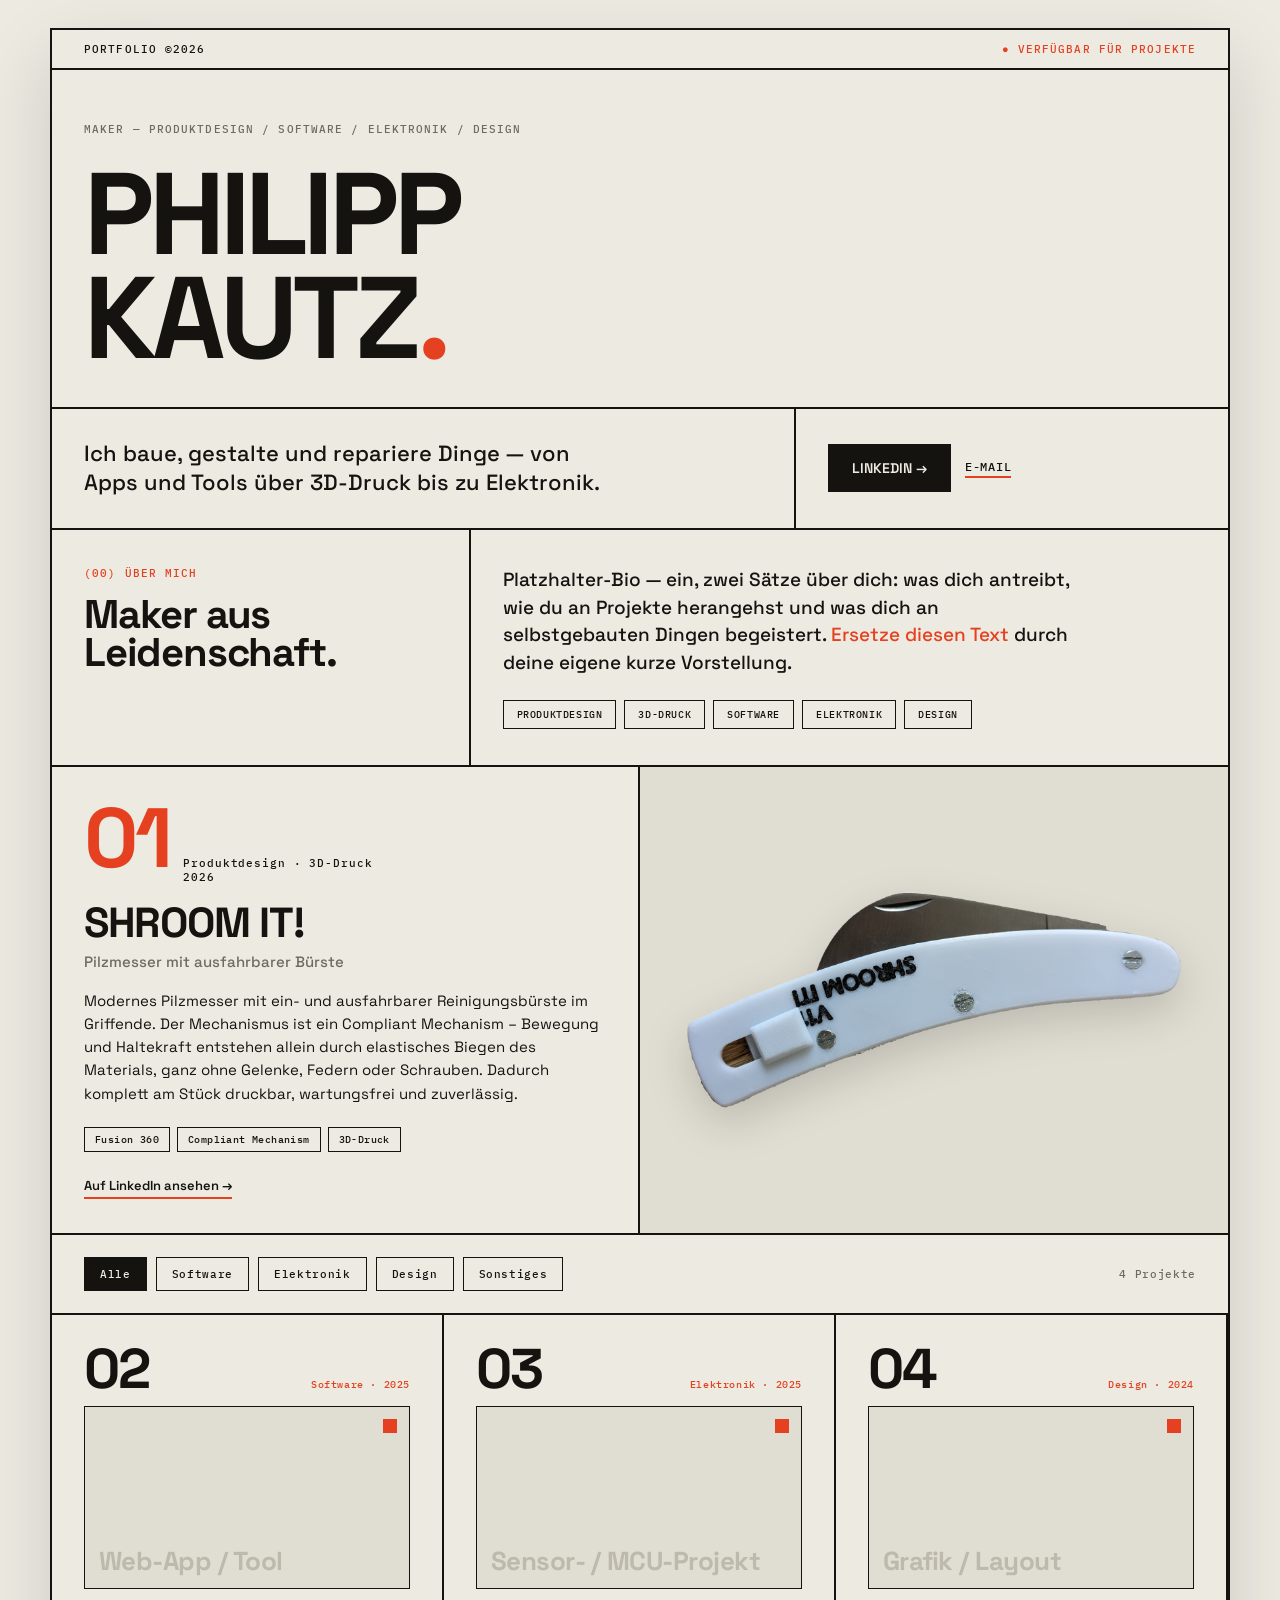
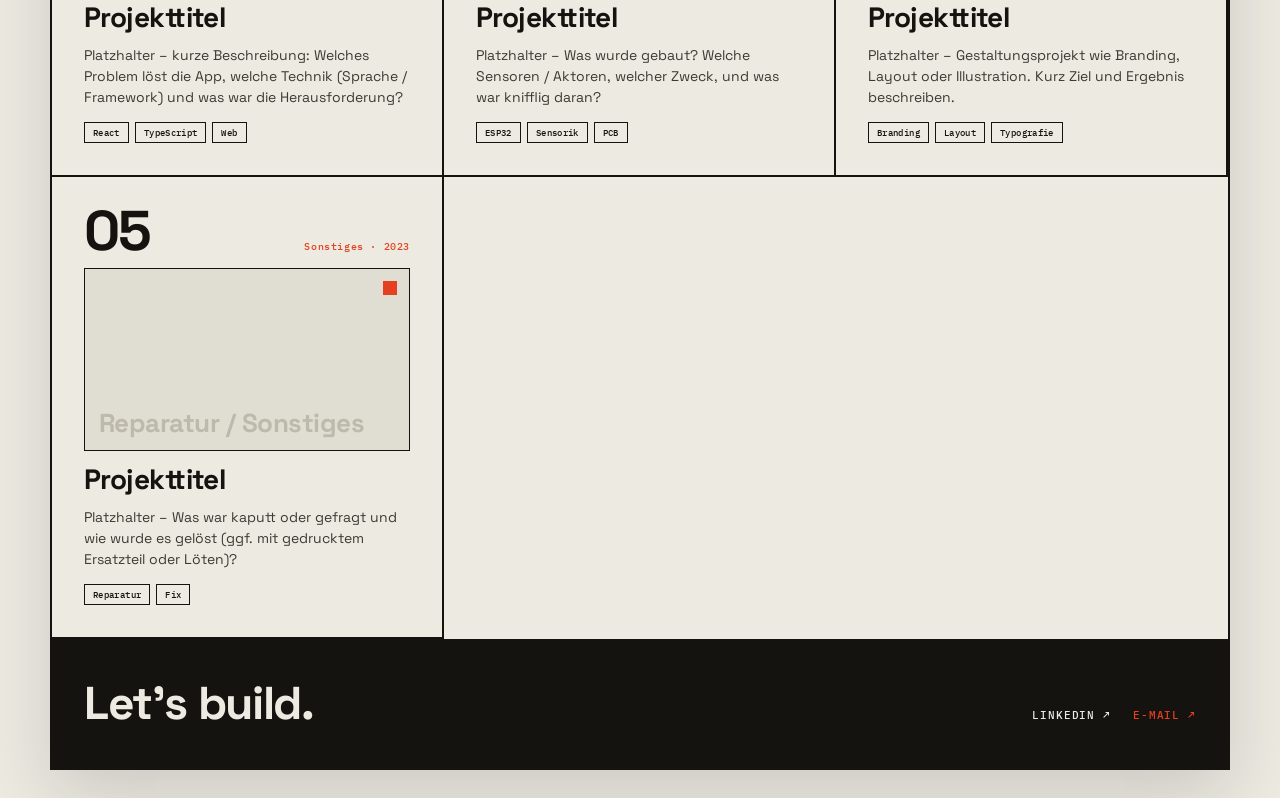
==== index.html @ f3d53071 "Add files via upload" ====
<!DOCTYPE html>
<html lang="de">
<head>
<meta charset="UTF-8">
<meta name="viewport" content="width=device-width, initial-scale=1.0">
<title>Philipp Kautz – Portfolio</title>
<meta name="description" content="Projekte von Philipp Kautz – Produktdesign, 3D-Druck, Software, Elektronik und mehr.">
<link rel="preconnect" href="https://fonts.googleapis.com">
<link rel="preconnect" href="https://fonts.gstatic.com" crossorigin>
<link href="https://fonts.googleapis.com/css2?family=IBM+Plex+Mono:wght@400;500;600&family=Space+Grotesk:wght@400;500;600;700&display=swap" rel="stylesheet">
<style>
  /* =========================================================
     FARBE ANPASSEN: einfach --red unten ändern.
     ========================================================= */
  :root{
    --red:#e5401f;      /* Akzentfarbe */
    --ink:#141310;      /* Schrift / Linien */
    --paper:#eceae1;    /* Hintergrund */
    --panel:#e0ddd2;    /* Bildflächen */
    --dim:#6f6b60;      /* gedämpfte Schrift */
    --mono:'IBM Plex Mono',ui-monospace,monospace;
    --sans:'Space Grotesk',system-ui,sans-serif;
  }
  *{box-sizing:border-box;margin:0;padding:0}
  body{background:var(--paper);color:var(--ink);font-family:var(--sans);-webkit-font-smoothing:antialiased}
  a{color:inherit}
  button{font-family:inherit}

  .frame{max-width:1180px;margin:28px auto;border:2px solid var(--ink);background:var(--paper);box-shadow:0 26px 70px rgba(0,0,0,.14)}
  .row-b{border-bottom:2px solid var(--ink)}

  .topbar{display:flex;justify-content:space-between;align-items:center;padding:12px 32px;font:500 11px var(--mono);letter-spacing:.1em}
  .topbar .avail{color:var(--red)}

  .hero{padding:52px 32px 36px}
  .hero .kicker{font:500 11px var(--mono);letter-spacing:.1em;color:var(--dim);margin-bottom:26px}
  .hero h1{font:700 clamp(52px,11vw,116px)/.9 var(--sans);letter-spacing:-.045em}
  .hero h1 .dot{color:var(--red)}

  .split{display:flex;flex-wrap:wrap}
  .split .a{flex:2 1 380px;padding:30px 32px;border-right:2px solid var(--ink)}
  .split .a p{font:500 22px/1.35 var(--sans);max-width:520px}
  .split .b{flex:1 1 250px;padding:30px 32px;display:flex;gap:14px;align-items:center;flex-wrap:wrap}
  .btn{background:var(--ink);color:var(--paper);padding:15px 24px;font:600 14px var(--sans);text-decoration:none;transition:background .15s}
  .btn:hover{background:var(--red)}
  .link-u{font:500 12px var(--mono);letter-spacing:.06em;text-decoration:none;border-bottom:2px solid var(--red);padding-bottom:2px}

  .about{display:flex;flex-wrap:wrap}
  .about .a{flex:1 1 250px;padding:36px 32px;border-right:2px solid var(--ink)}
  .about .a .lbl{font:500 11px var(--mono);letter-spacing:.1em;color:var(--red);margin-bottom:16px}
  .about .a h2{font:700 40px/.94 var(--sans);letter-spacing:-.03em}
  .about .b{flex:2 1 420px;padding:36px 32px}
  .about .b p{font:500 19px/1.45 var(--sans);max-width:580px;margin-bottom:24px}
  .about .b p .em{color:var(--red)}
  .chips{display:flex;flex-wrap:wrap;gap:8px}
  .chip{font:500 10px var(--mono);letter-spacing:.06em;padding:7px 13px;border:1.5px solid var(--ink)}

  .featured{display:flex;flex-wrap:wrap}
  .featured .txt{flex:1 1 380px;padding:38px 32px;border-right:2px solid var(--ink)}
  .featured .idx{display:flex;align-items:baseline;gap:14px;margin-bottom:18px}
  .featured .idx .n{font:700 84px/.8 var(--sans);letter-spacing:-.04em;color:var(--red)}
  .featured .idx .meta{font:500 11px var(--mono);letter-spacing:.08em}
  .featured h2{font:700 42px/.98 var(--sans);letter-spacing:-.03em;margin-bottom:8px}
  .featured .sub{font:500 15px var(--sans);color:var(--dim);margin-bottom:18px}
  .featured .desc{font:400 15px/1.55 var(--sans);margin-bottom:22px;white-space:pre-line}
  .featured .tags{display:flex;flex-wrap:wrap;gap:7px;margin-bottom:22px}
  .featured .tag{font:500 10px var(--mono);letter-spacing:.04em;padding:5px 10px;border:1.5px solid var(--ink)}
  .featured .cta{font:600 13px var(--sans);text-decoration:none;border-bottom:2px solid var(--red);padding-bottom:3px}
  .featured .img{flex:1 1 380px;background:var(--panel);display:flex;align-items:center;justify-content:center;padding:44px;min-height:340px}
  .featured .img img{width:100%;max-height:300px;object-fit:contain;filter:drop-shadow(0 16px 22px rgba(0,0,0,.16))}
  .featured .img .plabel{font:700 32px/.95 var(--sans);letter-spacing:-.02em;color:#bdb9ac;text-align:center}

  .filterbar{display:flex;gap:9px;flex-wrap:wrap;align-items:center;padding:22px 32px}
  .fbtn{font:500 11px var(--mono);letter-spacing:.06em;padding:9px 15px;border:1.5px solid var(--ink);background:transparent;color:var(--ink);cursor:pointer;transition:background .12s,color .12s}
  .fbtn:hover{background:var(--panel)}
  .fbtn.on{background:var(--ink);color:var(--paper)}
  .count{margin-left:auto;font:500 11px var(--mono);letter-spacing:.06em;color:var(--dim)}

  .grid{display:grid;grid-template-columns:repeat(auto-fill,minmax(340px,1fr))}
  .card{padding:32px;border-right:2px solid var(--ink);border-bottom:2px solid var(--ink);display:flex;flex-direction:column;gap:14px;background:var(--paper);transition:background .15s}
  .card:hover{background:#e4e1d6}
  .card .top{display:flex;align-items:baseline;justify-content:space-between}
  .card .top .n{font:700 56px/.8 var(--sans);letter-spacing:-.04em}
  .card .top .cat{font:500 10px var(--mono);letter-spacing:.06em;color:var(--red);text-align:right}
  .card .thumb{aspect-ratio:16/9;border:1.5px solid var(--ink);overflow:hidden;background:var(--panel)}
  .card .thumb img{width:100%;height:100%;object-fit:cover;display:block}
  .card .ph{aspect-ratio:16/9;background:var(--panel);border:1.5px solid var(--ink);display:flex;flex-direction:column;justify-content:flex-end;padding:14px;position:relative}
  .card .ph .sq{position:absolute;top:12px;right:12px;width:14px;height:14px;background:var(--red)}
  .card .ph .plabel{font:700 26px/.95 var(--sans);letter-spacing:-.02em;color:#bdb9ac}
  .card h3{font:700 28px/1 var(--sans);letter-spacing:-.02em}
  .card .cdesc{font:400 14px/1.5 var(--sans);color:#3d3a33;flex:1;white-space:pre-line}
  .card .ctags{display:flex;flex-wrap:wrap;gap:6px}
  .card .ctag{font:500 9px var(--mono);letter-spacing:.04em;padding:4px 8px;border:1px solid var(--ink)}
  .card .clink{font:600 12px var(--sans);text-decoration:none;border-bottom:2px solid var(--red);padding-bottom:2px;align-self:flex-start}

  .notice{padding:40px 32px;font:500 13px/1.6 var(--mono);color:var(--dim)}
  .notice code{background:var(--panel);padding:2px 6px}

  footer{background:var(--ink);color:var(--paper);padding:44px 32px;display:flex;justify-content:space-between;align-items:baseline;flex-wrap:wrap;gap:20px}
  footer .big{font:700 46px/.9 var(--sans);letter-spacing:-.03em}
  footer .flinks{display:flex;gap:22px;font:500 11px var(--mono);letter-spacing:.08em}
  footer a{text-decoration:none}
  footer .flinks a:last-child{color:var(--red)}
</style>
</head>
<body>

<div class="frame">

  <div class="topbar row-b">
    <span>PORTFOLIO ©2026</span>
    <span class="avail">● VERFÜGBAR FÜR PROJEKTE</span>
  </div>

  <!-- HERO – Name & Untertitel hier anpassen -->
  <div class="hero row-b">
    <div class="kicker">MAKER — PRODUKTDESIGN / SOFTWARE / ELEKTRONIK / DESIGN</div>
    <h1>PHILIPP<br>KAUTZ<span class="dot">.</span></h1>
  </div>

  <div class="split row-b">
    <div class="a"><p>Ich baue, gestalte und repariere Dinge — von Apps und Tools über 3D-Druck bis zu Elektronik.</p></div>
    <div class="b">
      <a class="btn" href="https://www.linkedin.com/" target="_blank" rel="noopener">LINKEDIN →</a>
      <a class="link-u" href="mailto:philippkautz@gmail.com">E-MAIL</a>
    </div>
  </div>

  <!-- ÜBER MICH – Bio-Text hier anpassen -->
  <div class="about row-b">
    <div class="a">
      <div class="lbl">(00) ÜBER MICH</div>
      <h2>Maker aus<br>Leidenschaft.</h2>
    </div>
    <div class="b">
      <p>Platzhalter-Bio — ein, zwei Sätze über dich: was dich antreibt, wie du an Projekte herangehst und was dich an selbstgebauten Dingen begeistert. <span class="em">Ersetze diesen Text</span> durch deine eigene kurze Vorstellung.</p>
      <div class="chips">
        <span class="chip">PRODUKTDESIGN</span>
        <span class="chip">3D-DRUCK</span>
        <span class="chip">SOFTWARE</span>
        <span class="chip">ELEKTRONIK</span>
        <span class="chip">DESIGN</span>
      </div>
    </div>
  </div>

  <!-- AUSGEWÄHLTES PROJEKT (Fallstudie) – wird automatisch aus den Ordnern befüllt -->
  <div class="featured row-b" id="featured"></div>

  <!-- FILTER – entsteht automatisch aus den Kategorien -->
  <div class="filterbar row-b" id="filterbar"></div>

  <!-- PROJEKT-RASTER – wird automatisch aus den Ordnern befüllt -->
  <div class="grid" id="grid"></div>

  <footer>
    <span class="big">Let's build.</span>
    <div class="flinks">
      <a href="https://www.linkedin.com/" target="_blank" rel="noopener">LINKEDIN ↗</a>
      <a href="mailto:philippkautz@gmail.com">E-MAIL ↗</a>
    </div>
  </footer>

</div>

<script>
/* =============================================================
   PROJEKTE PFLEGST DU IN ORDNERN – NICHT MEHR HIER.
   -------------------------------------------------------------
   Jedes Projekt hat einen Ordner unter "projekte/", darin eine
   "projekt.txt" (Titel, Kategorie, Beschreibung ...) und die Bilder.

   Neues Projekt:
     1. Ordner "projekte/_Vorlage" kopieren, z.B. zu "projekte/Projekt_6".
     2. Bilder hineinlegen und "projekt.txt" ausfüllen.
     3. Ordnernamen in "projekte/liste.txt" ergänzen.

   Der Code unten muss normalerweise nicht angefasst werden.
   ============================================================= */

function esc(s){return String(s==null?"":s).replace(/[&<>"']/g,c=>({"&":"&amp;","<":"&lt;",">":"&gt;",'"':"&quot;","'":"&#39;"}[c]));}

// Wandelt den Inhalt einer projekt.txt in ein Projekt-Objekt um.
function parseProjekt(text, folder){
  const lines = text.split(/\r?\n/);
  const p = { folder, tags: [], images: [] };
  let desc = null;
  for(const line of lines){
    if(desc !== null){ desc.push(line); continue; }
    if(/^\s*#/.test(line) || line.trim() === "") continue;
    const m = line.match(/^\s*([\wäöüÄÖÜ]+)\s*:\s*(.*)$/);
    if(!m) continue;
    const key = m[1].toLowerCase();
    const val = m[2].trim();
    if(key === "titel") p.title = val;
    else if(key === "untertitel") p.subtitle = val;
    else if(key === "kategorie" || key === "kategorien") p.category = val;
    else if(key === "jahr") p.year = val;
    else if(key === "tags") p.tags = val.split(",").map(s => s.trim()).filter(Boolean);
    else if(key === "link") p.link = val;
    else if(key === "linktext") p.linkText = val;
    else if(key === "nummer" || key === "num") p.num = val;
    else if(key === "featured") p.featured = /^(ja|yes|true|1)$/i.test(val);
    else if(key === "bild" || key === "bilder") p.images = val.split(",").map(s => s.trim()).filter(Boolean).map(b => "projekte/" + folder + "/" + b);
    else if(key === "beschreibung") desc = [val];
  }
  if(desc !== null) p.desc = desc.join("\n").trim();
  p.image = p.images[0] || "";
  return p;
}

const featuredEl = document.getElementById('featured');
const filterbar  = document.getElementById('filterbar');
const grid       = document.getElementById('grid');

let ALL = [], GRID = [], active = "Alle";

function renderFeatured(p){
  if(!p){ featuredEl.style.display = "none"; return; }
  const tags = (p.tags||[]).map(t => `<span class="tag">${esc(t)}</span>`).join("");
  const cta = p.link ? `<a class="cta" href="${esc(p.link)}" target="_blank" rel="noopener">${esc(p.linkText||"Ansehen")} →</a>` : "";
  const img = p.image
    ? `<img src="${esc(p.image)}" alt="${esc(p.title)}">`
    : `<span class="plabel">${esc(p.subtitle||p.title)}</span>`;
  featuredEl.innerHTML = `
    <div class="txt">
      <div class="idx"><span class="n">${esc(p.num||"01")}</span><span class="meta">${esc(p.category)}<br>${esc(p.year||"")}</span></div>
      <h2>${esc(p.title)}</h2>
      <div class="sub">${esc(p.subtitle||"")}</div>
      <p class="desc">${esc(p.desc||"")}</p>
      <div class="tags">${tags}</div>
      ${cta}
    </div>
    <div class="img">${img}</div>`;
}

function currentList(){
  return active === "Alle" ? GRID : GRID.filter(p => p.category === active);
}

function renderFilters(){
  const cats = ["Alle", ...Array.from(new Set(GRID.map(p => p.category)))];
  filterbar.innerHTML = "";
  cats.forEach(cat => {
    const b = document.createElement('button');
    b.className = 'fbtn' + (cat === active ? ' on' : '');
    b.textContent = cat;
    b.onclick = () => { active = cat; renderFilters(); renderGrid(); };
    filterbar.appendChild(b);
  });
  const n = currentList().length;
  const c = document.createElement('span');
  c.className = 'count';
  c.textContent = n + (n === 1 ? " Projekt" : " Projekte");
  filterbar.appendChild(c);
}

function renderGrid(){
  grid.innerHTML = currentList().map(p => {
    const thumb = p.image
      ? `<div class="thumb"><img src="${esc(p.image)}" alt="${esc(p.title)}" loading="lazy"></div>`
      : `<div class="ph"><span class="sq"></span><span class="plabel">${esc(p.subtitle||p.title)}</span></div>`;
    const tags = (p.tags||[]).map(t => `<span class="ctag">${esc(t)}</span>`).join("");
    const link = p.link ? `<a class="clink" href="${esc(p.link)}" target="_blank" rel="noopener">${esc(p.linkText||"Ansehen")} →</a>` : "";
    return `
      <article class="card">
        <div class="top"><span class="n">${esc(p.num||"")}</span><span class="cat">${esc(p.category)} · ${esc(p.year||"")}</span></div>
        ${thumb}
        <h3>${esc(p.title)}</h3>
        <p class="cdesc">${esc(p.desc||"")}</p>
        <div class="ctags">${tags}</div>
        ${link}
      </article>`;
  }).join("");
}

function boot(projects){
  // Automatische Nummerierung in Listen-Reihenfolge (01, 02, ...)
  projects.forEach((p, i) => { if(!p.num) p.num = String(i+1).padStart(2, "0"); });
  ALL = projects;
  const featured = projects.find(p => p.featured) || projects[0];
  GRID = projects.filter(p => p !== featured);
  renderFeatured(featured);
  renderFilters();
  renderGrid();
}

async function load(){
  try{
    const listeTxt = await fetch("projekte/liste.txt").then(r => { if(!r.ok) throw 0; return r.text(); });
    const folders = listeTxt.split(/\r?\n/).map(s => s.trim()).filter(s => s && !s.startsWith("#"));
    const projects = [];
    for(const f of folders){
      try{
        const txt = await fetch("projekte/" + f + "/projekt.txt").then(r => { if(!r.ok) throw 0; return r.text(); });
        const p = parseProjekt(txt, f);
        if(p.title) projects.push(p);
      }catch(e){ console.warn("Ordner konnte nicht gelesen werden:", f); }
    }
    if(!projects.length) throw 0;
    boot(projects);
  }catch(e){
    featuredEl.style.display = "none";
    filterbar.style.display = "none";
    grid.innerHTML = '<div class="notice">Die Projekte konnten nicht geladen werden.<br><br>Das ist normal, wenn die Seite per <b>Doppelklick</b> (file://) geöffnet wird – der Browser darf dann keine Ordner-Dateien lesen.<br><br>Öffne die Seite über <b>GitHub Pages</b> oder einen kleinen lokalen Server, z.&nbsp;B. im Ordner <code>site/</code>:<br><br><code>python -m http.server</code><br><br>und dann <code>http://localhost:8000</code> aufrufen.</div>';
  }
}

load();
</script>
</body>
</html>
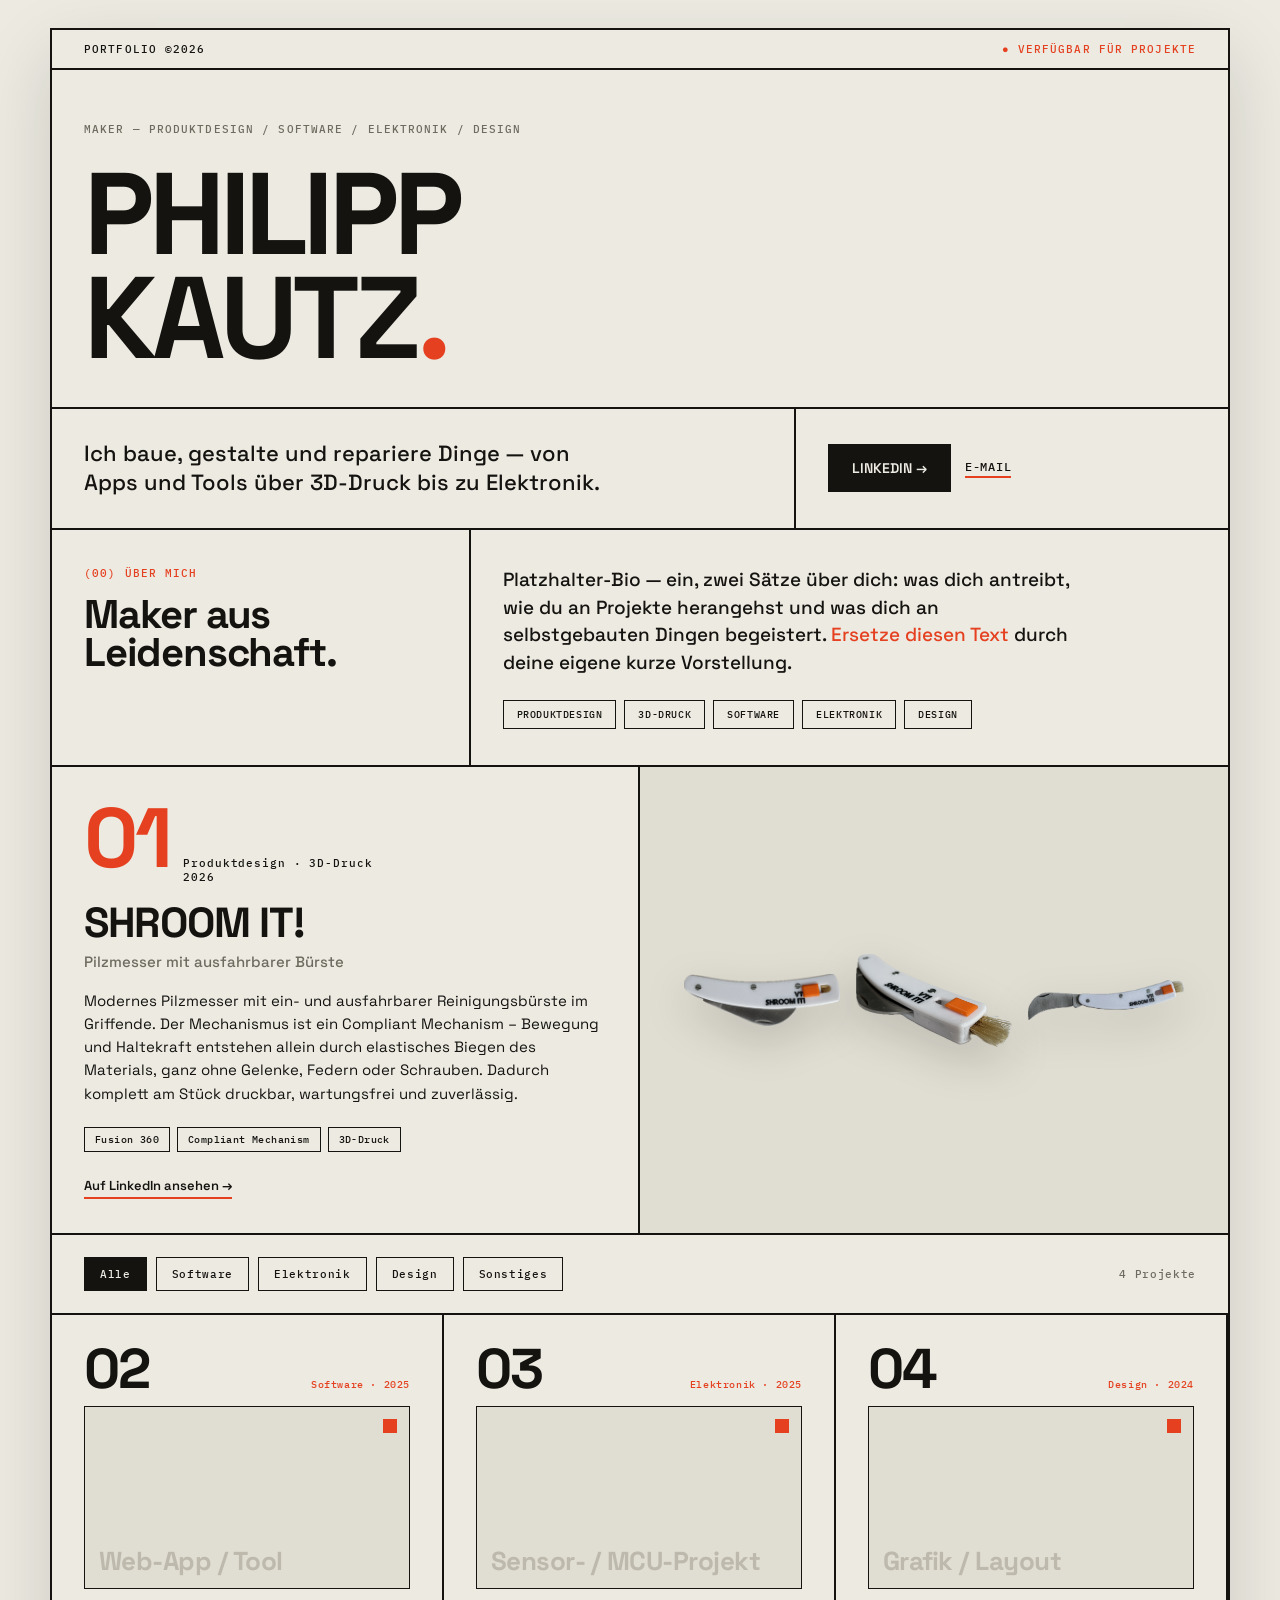
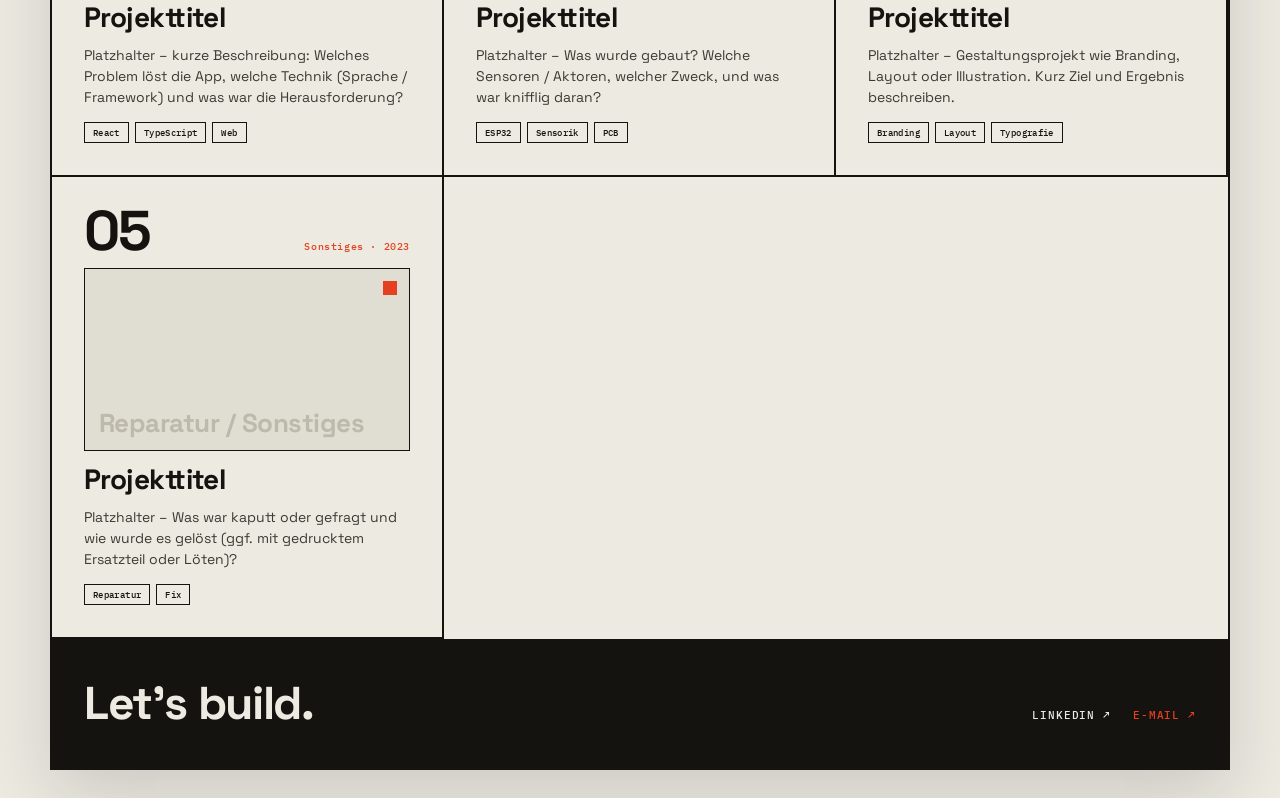
==== commit d8ce418b: "Zeige alle Projektbilder statt nur des ersten (Karten + Featured-Block)" ====
--- a/index.html
+++ b/index.html
@@ -66,8 +66,8 @@
   .featured .tags{display:flex;flex-wrap:wrap;gap:7px;margin-bottom:22px}
   .featured .tag{font:500 10px var(--mono);letter-spacing:.04em;padding:5px 10px;border:1.5px solid var(--ink)}
   .featured .cta{font:600 13px var(--sans);text-decoration:none;border-bottom:2px solid var(--red);padding-bottom:3px}
-  .featured .img{flex:1 1 380px;background:var(--panel);display:flex;align-items:center;justify-content:center;padding:44px;min-height:340px}
-  .featured .img img{width:100%;max-height:300px;object-fit:contain;filter:drop-shadow(0 16px 22px rgba(0,0,0,.16))}
+  .featured .img{flex:1 1 380px;background:var(--panel);display:flex;align-items:center;justify-content:center;gap:16px;flex-wrap:wrap;padding:44px;min-height:340px}
+  .featured .img img{flex:1 1 0;min-width:110px;max-width:100%;max-height:280px;object-fit:contain;filter:drop-shadow(0 16px 22px rgba(0,0,0,.16))}
   .featured .img .plabel{font:700 32px/.95 var(--sans);letter-spacing:-.02em;color:#bdb9ac;text-align:center}
 
   .filterbar{display:flex;gap:9px;flex-wrap:wrap;align-items:center;padding:22px 32px}
@@ -82,8 +82,8 @@
   .card .top{display:flex;align-items:baseline;justify-content:space-between}
   .card .top .n{font:700 56px/.8 var(--sans);letter-spacing:-.04em}
   .card .top .cat{font:500 10px var(--mono);letter-spacing:.06em;color:var(--red);text-align:right}
-  .card .thumb{aspect-ratio:16/9;border:1.5px solid var(--ink);overflow:hidden;background:var(--panel)}
-  .card .thumb img{width:100%;height:100%;object-fit:cover;display:block}
+  .card .thumb{aspect-ratio:16/9;border:1.5px solid var(--ink);overflow:hidden;background:var(--panel);display:flex;gap:2px}
+  .card .thumb img{flex:1 1 0;min-width:0;width:100%;height:100%;object-fit:cover;display:block}
   .card .ph{aspect-ratio:16/9;background:var(--panel);border:1.5px solid var(--ink);display:flex;flex-direction:column;justify-content:flex-end;padding:14px;position:relative}
   .card .ph .sq{position:absolute;top:12px;right:12px;width:14px;height:14px;background:var(--red)}
   .card .ph .plabel{font:700 26px/.95 var(--sans);letter-spacing:-.02em;color:#bdb9ac}
@@ -219,8 +219,8 @@
   if(!p){ featuredEl.style.display = "none"; return; }
   const tags = (p.tags||[]).map(t => `<span class="tag">${esc(t)}</span>`).join("");
   const cta = p.link ? `<a class="cta" href="${esc(p.link)}" target="_blank" rel="noopener">${esc(p.linkText||"Ansehen")} →</a>` : "";
-  const img = p.image
-    ? `<img src="${esc(p.image)}" alt="${esc(p.title)}">`
+  const img = (p.images && p.images.length)
+    ? p.images.map(src => `<img src="${esc(src)}" alt="${esc(p.title)}">`).join("")
     : `<span class="plabel">${esc(p.subtitle||p.title)}</span>`;
   featuredEl.innerHTML = `
     <div class="txt">
@@ -257,8 +257,8 @@
 
 function renderGrid(){
   grid.innerHTML = currentList().map(p => {
-    const thumb = p.image
-      ? `<div class="thumb"><img src="${esc(p.image)}" alt="${esc(p.title)}" loading="lazy"></div>`
+    const thumb = (p.images && p.images.length)
+      ? `<div class="thumb">${p.images.map(src => `<img src="${esc(src)}" alt="${esc(p.title)}" loading="lazy">`).join("")}</div>`
       : `<div class="ph"><span class="sq"></span><span class="plabel">${esc(p.subtitle||p.title)}</span></div>`;
     const tags = (p.tags||[]).map(t => `<span class="ctag">${esc(t)}</span>`).join("");
     const link = p.link ? `<a class="clink" href="${esc(p.link)}" target="_blank" rel="noopener">${esc(p.linkText||"Ansehen")} →</a>` : "";
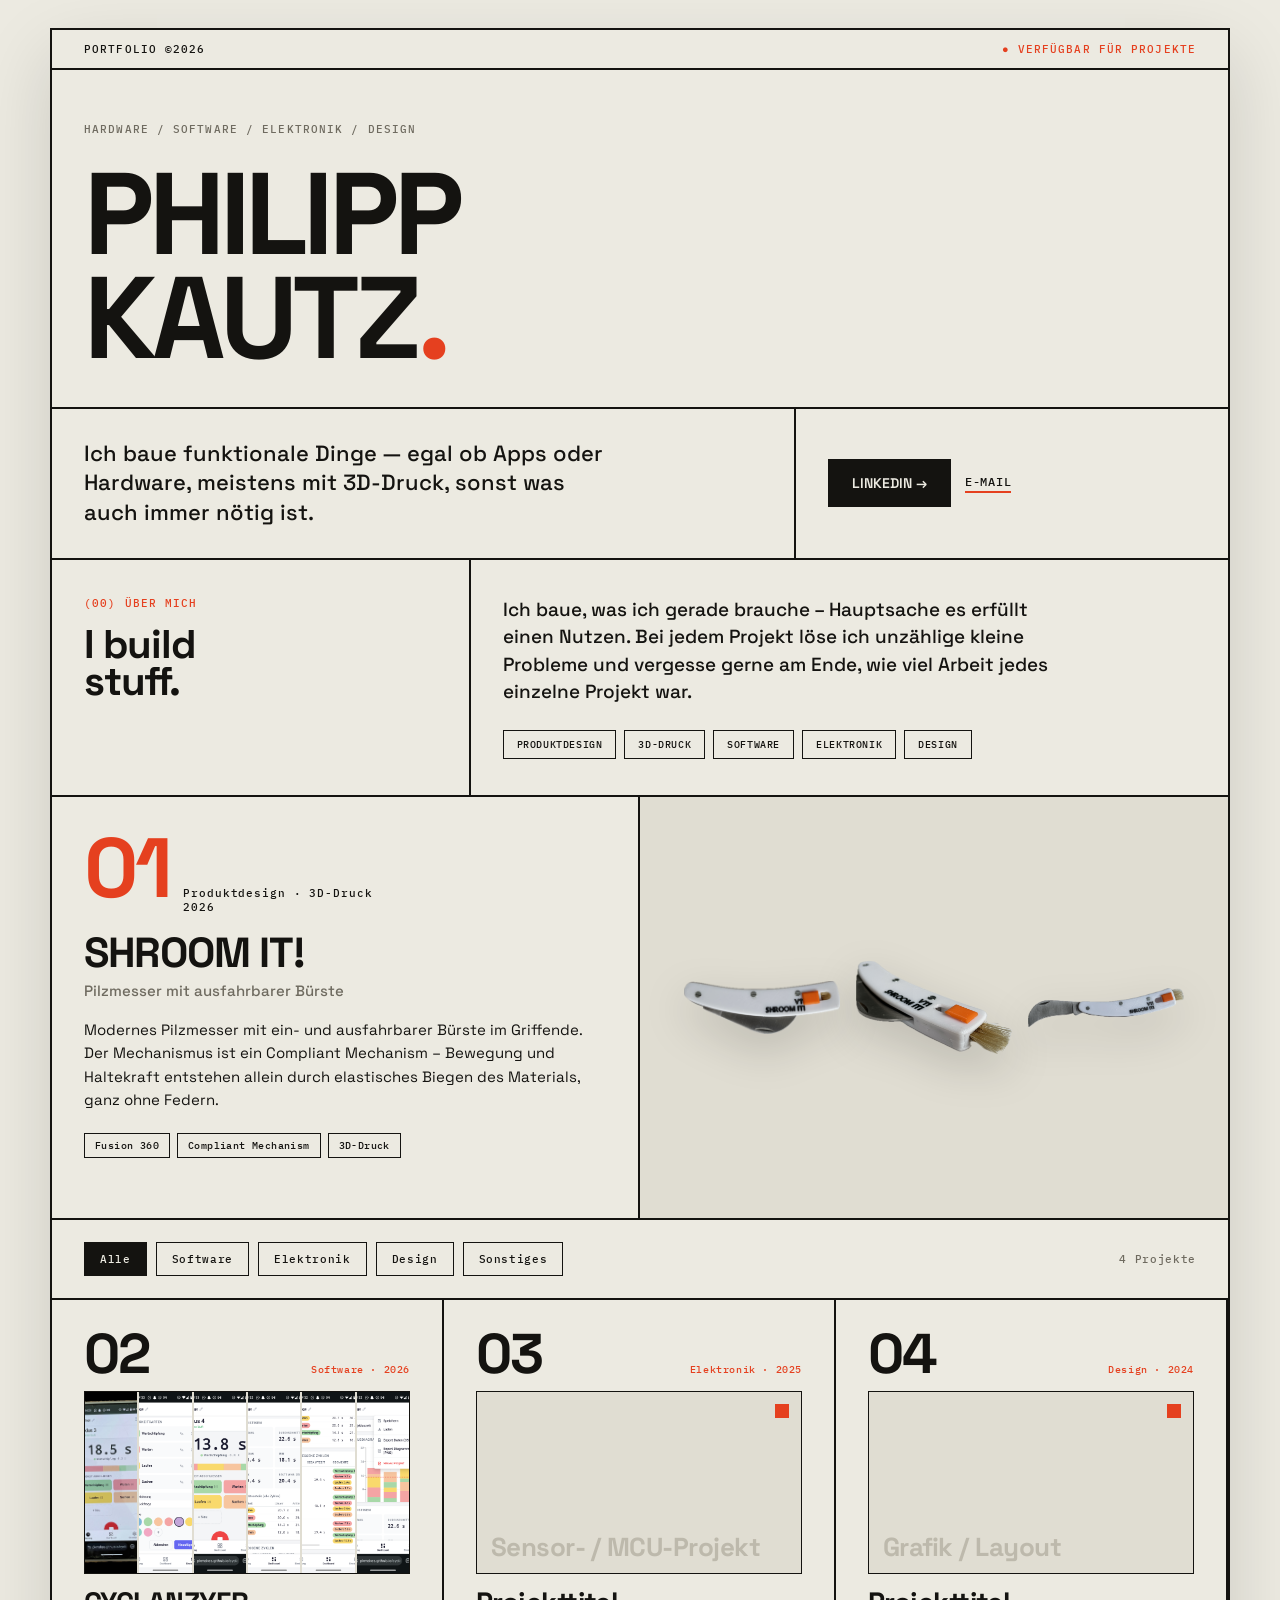
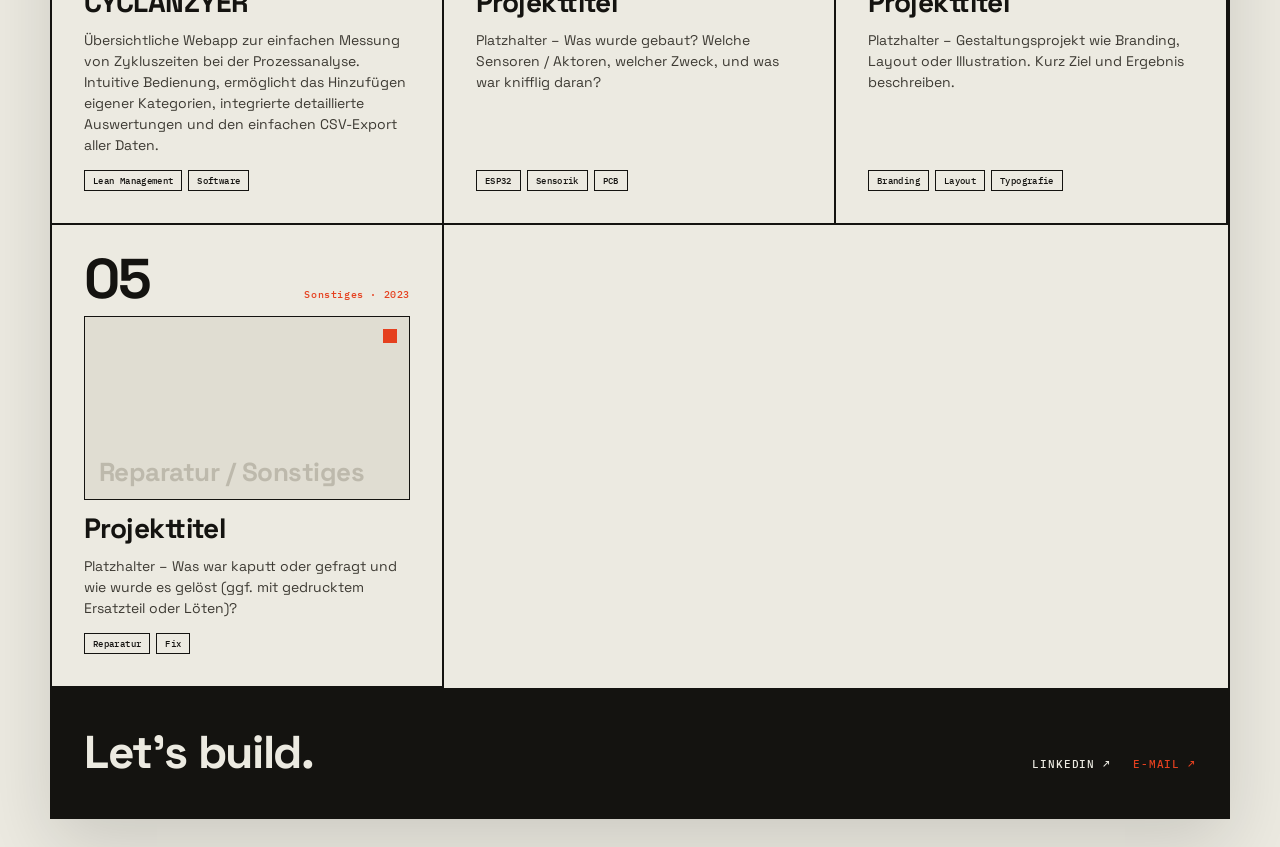
==== commit fcd49281: "Neue Hero-/About-Texte, Projekt_1 gekürzt, Projekt_2 CYCLANZYER hinzugefügt (Bild komprimiert 13MB->" ====
--- a/index.html
+++ b/index.html
@@ -114,12 +114,12 @@
 
   <!-- HERO – Name & Untertitel hier anpassen -->
   <div class="hero row-b">
-    <div class="kicker">MAKER — PRODUKTDESIGN / SOFTWARE / ELEKTRONIK / DESIGN</div>
+    <div class="kicker">HARDWARE / SOFTWARE / ELEKTRONIK / DESIGN</div>
     <h1>PHILIPP<br>KAUTZ<span class="dot">.</span></h1>
   </div>
 
   <div class="split row-b">
-    <div class="a"><p>Ich baue, gestalte und repariere Dinge — von Apps und Tools über 3D-Druck bis zu Elektronik.</p></div>
+    <div class="a"><p>Ich baue funktionale Dinge — egal ob Apps oder Hardware, meistens mit 3D-Druck, sonst was auch immer nötig ist.</p></div>
     <div class="b">
       <a class="btn" href="https://www.linkedin.com/" target="_blank" rel="noopener">LINKEDIN →</a>
       <a class="link-u" href="mailto:philippkautz@gmail.com">E-MAIL</a>
@@ -130,10 +130,10 @@
   <div class="about row-b">
     <div class="a">
       <div class="lbl">(00) ÜBER MICH</div>
-      <h2>Maker aus<br>Leidenschaft.</h2>
+      <h2>I build<br>stuff.</h2>
     </div>
     <div class="b">
-      <p>Platzhalter-Bio — ein, zwei Sätze über dich: was dich antreibt, wie du an Projekte herangehst und was dich an selbstgebauten Dingen begeistert. <span class="em">Ersetze diesen Text</span> durch deine eigene kurze Vorstellung.</p>
+      <p>Ich baue, was ich gerade brauche – Hauptsache es erfüllt einen Nutzen. Bei jedem Projekt löse ich unzählige kleine Probleme und vergesse gerne am Ende, wie viel Arbeit jedes einzelne Projekt war.</p>
       <div class="chips">
         <span class="chip">PRODUKTDESIGN</span>
         <span class="chip">3D-DRUCK</span>
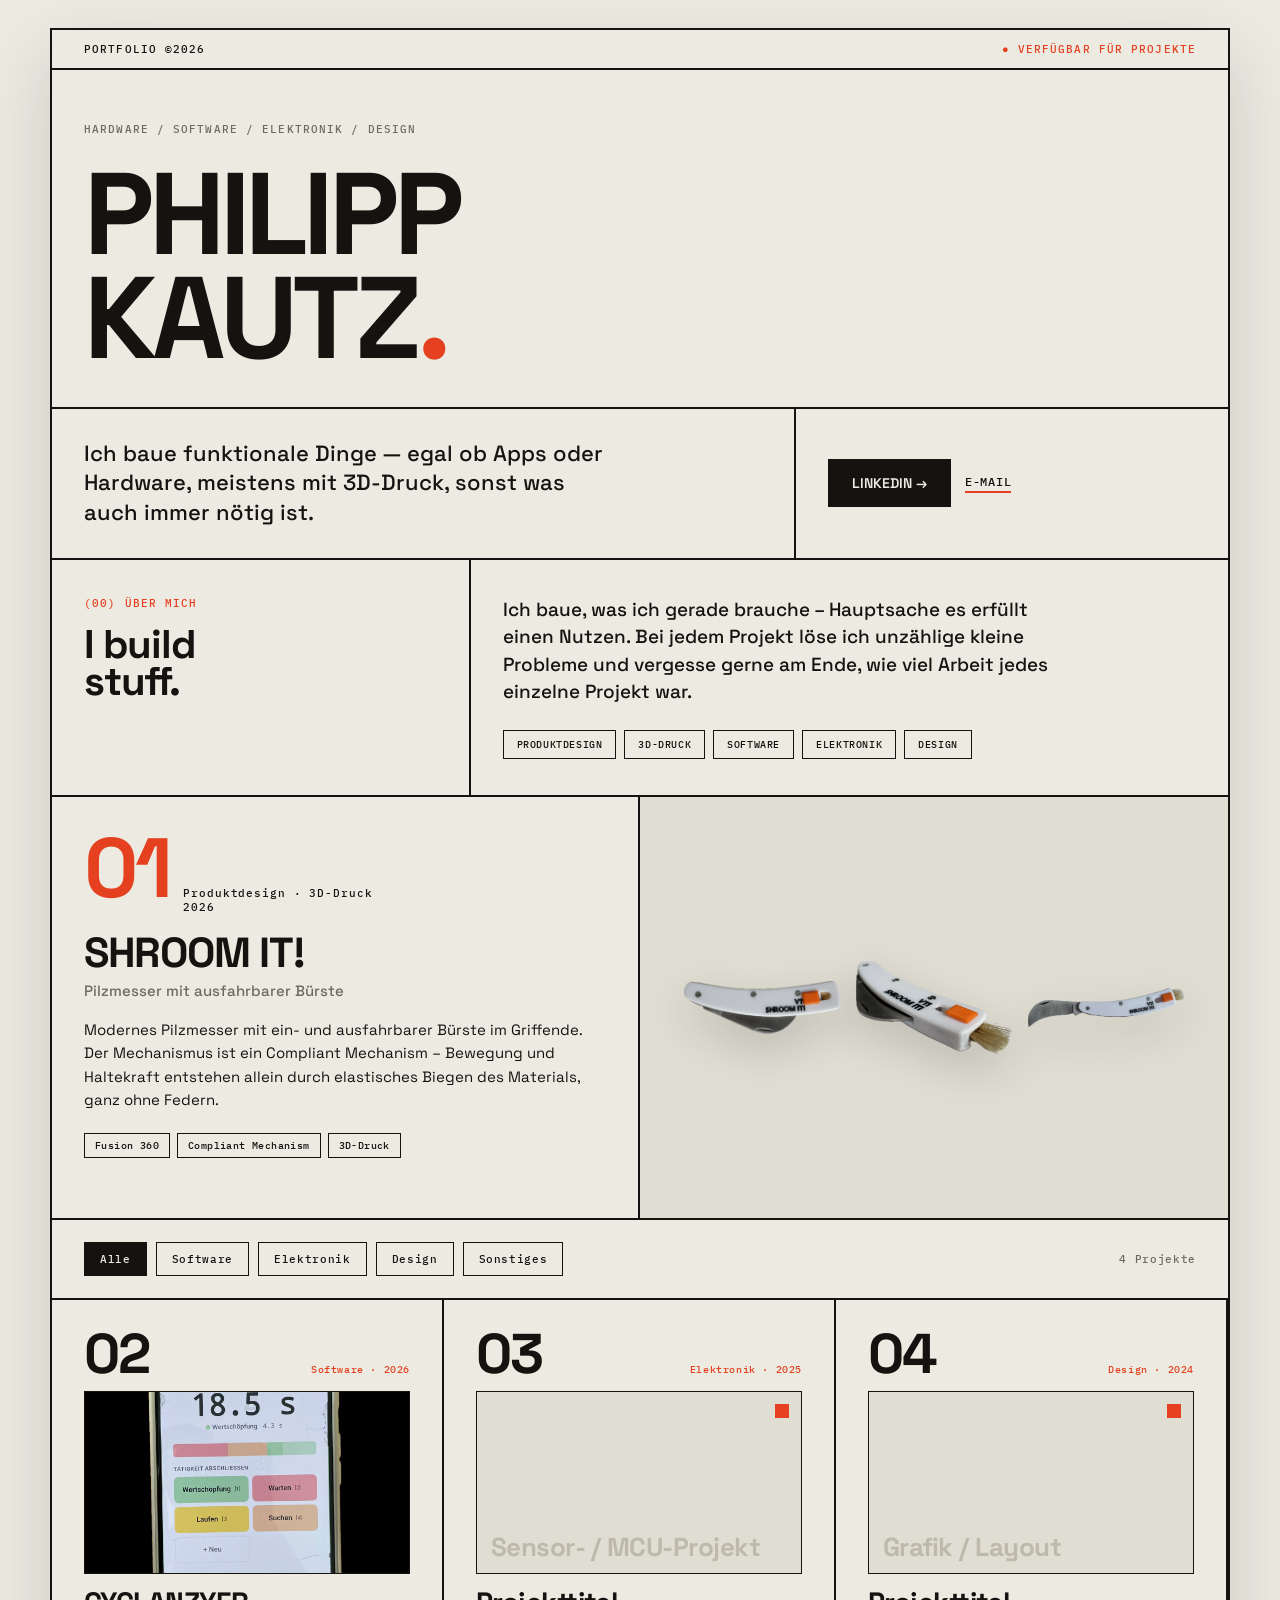
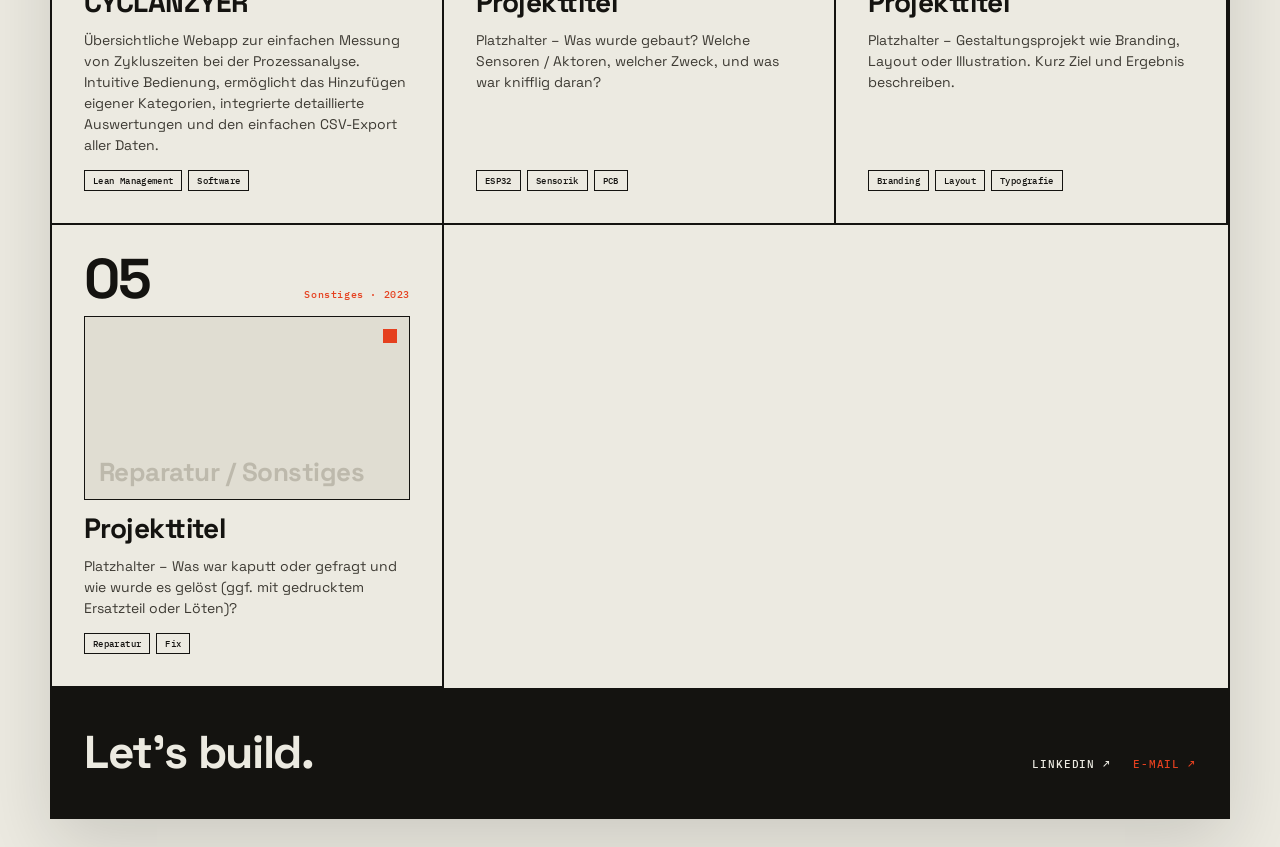
==== commit a6345b98: "Projekt-Detailseiten: Kacheln zeigen nur noch 1 Bild und verlinken auf projekt.html?p=<Ordner> mit v" ====
--- a/index.html
+++ b/index.html
@@ -8,100 +8,7 @@
 <link rel="preconnect" href="https://fonts.googleapis.com">
 <link rel="preconnect" href="https://fonts.gstatic.com" crossorigin>
 <link href="https://fonts.googleapis.com/css2?family=IBM+Plex+Mono:wght@400;500;600&family=Space+Grotesk:wght@400;500;600;700&display=swap" rel="stylesheet">
-<style>
-  /* =========================================================
-     FARBE ANPASSEN: einfach --red unten ändern.
-     ========================================================= */
-  :root{
-    --red:#e5401f;      /* Akzentfarbe */
-    --ink:#141310;      /* Schrift / Linien */
-    --paper:#eceae1;    /* Hintergrund */
-    --panel:#e0ddd2;    /* Bildflächen */
-    --dim:#6f6b60;      /* gedämpfte Schrift */
-    --mono:'IBM Plex Mono',ui-monospace,monospace;
-    --sans:'Space Grotesk',system-ui,sans-serif;
-  }
-  *{box-sizing:border-box;margin:0;padding:0}
-  body{background:var(--paper);color:var(--ink);font-family:var(--sans);-webkit-font-smoothing:antialiased}
-  a{color:inherit}
-  button{font-family:inherit}
-
-  .frame{max-width:1180px;margin:28px auto;border:2px solid var(--ink);background:var(--paper);box-shadow:0 26px 70px rgba(0,0,0,.14)}
-  .row-b{border-bottom:2px solid var(--ink)}
-
-  .topbar{display:flex;justify-content:space-between;align-items:center;padding:12px 32px;font:500 11px var(--mono);letter-spacing:.1em}
-  .topbar .avail{color:var(--red)}
-
-  .hero{padding:52px 32px 36px}
-  .hero .kicker{font:500 11px var(--mono);letter-spacing:.1em;color:var(--dim);margin-bottom:26px}
-  .hero h1{font:700 clamp(52px,11vw,116px)/.9 var(--sans);letter-spacing:-.045em}
-  .hero h1 .dot{color:var(--red)}
-
-  .split{display:flex;flex-wrap:wrap}
-  .split .a{flex:2 1 380px;padding:30px 32px;border-right:2px solid var(--ink)}
-  .split .a p{font:500 22px/1.35 var(--sans);max-width:520px}
-  .split .b{flex:1 1 250px;padding:30px 32px;display:flex;gap:14px;align-items:center;flex-wrap:wrap}
-  .btn{background:var(--ink);color:var(--paper);padding:15px 24px;font:600 14px var(--sans);text-decoration:none;transition:background .15s}
-  .btn:hover{background:var(--red)}
-  .link-u{font:500 12px var(--mono);letter-spacing:.06em;text-decoration:none;border-bottom:2px solid var(--red);padding-bottom:2px}
-
-  .about{display:flex;flex-wrap:wrap}
-  .about .a{flex:1 1 250px;padding:36px 32px;border-right:2px solid var(--ink)}
-  .about .a .lbl{font:500 11px var(--mono);letter-spacing:.1em;color:var(--red);margin-bottom:16px}
-  .about .a h2{font:700 40px/.94 var(--sans);letter-spacing:-.03em}
-  .about .b{flex:2 1 420px;padding:36px 32px}
-  .about .b p{font:500 19px/1.45 var(--sans);max-width:580px;margin-bottom:24px}
-  .about .b p .em{color:var(--red)}
-  .chips{display:flex;flex-wrap:wrap;gap:8px}
-  .chip{font:500 10px var(--mono);letter-spacing:.06em;padding:7px 13px;border:1.5px solid var(--ink)}
-
-  .featured{display:flex;flex-wrap:wrap}
-  .featured .txt{flex:1 1 380px;padding:38px 32px;border-right:2px solid var(--ink)}
-  .featured .idx{display:flex;align-items:baseline;gap:14px;margin-bottom:18px}
-  .featured .idx .n{font:700 84px/.8 var(--sans);letter-spacing:-.04em;color:var(--red)}
-  .featured .idx .meta{font:500 11px var(--mono);letter-spacing:.08em}
-  .featured h2{font:700 42px/.98 var(--sans);letter-spacing:-.03em;margin-bottom:8px}
-  .featured .sub{font:500 15px var(--sans);color:var(--dim);margin-bottom:18px}
-  .featured .desc{font:400 15px/1.55 var(--sans);margin-bottom:22px;white-space:pre-line}
-  .featured .tags{display:flex;flex-wrap:wrap;gap:7px;margin-bottom:22px}
-  .featured .tag{font:500 10px var(--mono);letter-spacing:.04em;padding:5px 10px;border:1.5px solid var(--ink)}
-  .featured .cta{font:600 13px var(--sans);text-decoration:none;border-bottom:2px solid var(--red);padding-bottom:3px}
-  .featured .img{flex:1 1 380px;background:var(--panel);display:flex;align-items:center;justify-content:center;gap:16px;flex-wrap:wrap;padding:44px;min-height:340px}
-  .featured .img img{flex:1 1 0;min-width:110px;max-width:100%;max-height:280px;object-fit:contain;filter:drop-shadow(0 16px 22px rgba(0,0,0,.16))}
-  .featured .img .plabel{font:700 32px/.95 var(--sans);letter-spacing:-.02em;color:#bdb9ac;text-align:center}
-
-  .filterbar{display:flex;gap:9px;flex-wrap:wrap;align-items:center;padding:22px 32px}
-  .fbtn{font:500 11px var(--mono);letter-spacing:.06em;padding:9px 15px;border:1.5px solid var(--ink);background:transparent;color:var(--ink);cursor:pointer;transition:background .12s,color .12s}
-  .fbtn:hover{background:var(--panel)}
-  .fbtn.on{background:var(--ink);color:var(--paper)}
-  .count{margin-left:auto;font:500 11px var(--mono);letter-spacing:.06em;color:var(--dim)}
-
-  .grid{display:grid;grid-template-columns:repeat(auto-fill,minmax(340px,1fr))}
-  .card{padding:32px;border-right:2px solid var(--ink);border-bottom:2px solid var(--ink);display:flex;flex-direction:column;gap:14px;background:var(--paper);transition:background .15s}
-  .card:hover{background:#e4e1d6}
-  .card .top{display:flex;align-items:baseline;justify-content:space-between}
-  .card .top .n{font:700 56px/.8 var(--sans);letter-spacing:-.04em}
-  .card .top .cat{font:500 10px var(--mono);letter-spacing:.06em;color:var(--red);text-align:right}
-  .card .thumb{aspect-ratio:16/9;border:1.5px solid var(--ink);overflow:hidden;background:var(--panel);display:flex;gap:2px}
-  .card .thumb img{flex:1 1 0;min-width:0;width:100%;height:100%;object-fit:cover;display:block}
-  .card .ph{aspect-ratio:16/9;background:var(--panel);border:1.5px solid var(--ink);display:flex;flex-direction:column;justify-content:flex-end;padding:14px;position:relative}
-  .card .ph .sq{position:absolute;top:12px;right:12px;width:14px;height:14px;background:var(--red)}
-  .card .ph .plabel{font:700 26px/.95 var(--sans);letter-spacing:-.02em;color:#bdb9ac}
-  .card h3{font:700 28px/1 var(--sans);letter-spacing:-.02em}
-  .card .cdesc{font:400 14px/1.5 var(--sans);color:#3d3a33;flex:1;white-space:pre-line}
-  .card .ctags{display:flex;flex-wrap:wrap;gap:6px}
-  .card .ctag{font:500 9px var(--mono);letter-spacing:.04em;padding:4px 8px;border:1px solid var(--ink)}
-  .card .clink{font:600 12px var(--sans);text-decoration:none;border-bottom:2px solid var(--red);padding-bottom:2px;align-self:flex-start}
-
-  .notice{padding:40px 32px;font:500 13px/1.6 var(--mono);color:var(--dim)}
-  .notice code{background:var(--panel);padding:2px 6px}
-
-  footer{background:var(--ink);color:var(--paper);padding:44px 32px;display:flex;justify-content:space-between;align-items:baseline;flex-wrap:wrap;gap:20px}
-  footer .big{font:700 46px/.9 var(--sans);letter-spacing:-.03em}
-  footer .flinks{display:flex;gap:22px;font:500 11px var(--mono);letter-spacing:.08em}
-  footer a{text-decoration:none}
-  footer .flinks a:last-child{color:var(--red)}
-</style>
+<link rel="stylesheet" href="style.css">
 </head>
 <body>
 
@@ -163,6 +70,7 @@
 
 </div>
 
+<script src="common.js"></script>
 <script>
 /* =============================================================
    PROJEKTE PFLEGST DU IN ORDNERN – NICHT MEHR HIER.
@@ -175,39 +83,10 @@
      2. Bilder hineinlegen und "projekt.txt" ausfüllen.
      3. Ordnernamen in "projekte/liste.txt" ergänzen.
 
-   Der Code unten muss normalerweise nicht angefasst werden.
+   esc() und parseProjekt() stehen in "common.js" (wird von dieser
+   Seite und von projekt.html benutzt). Der Code unten muss
+   normalerweise nicht angefasst werden.
    ============================================================= */
-
-function esc(s){return String(s==null?"":s).replace(/[&<>"']/g,c=>({"&":"&amp;","<":"&lt;",">":"&gt;",'"':"&quot;","'":"&#39;"}[c]));}
-
-// Wandelt den Inhalt einer projekt.txt in ein Projekt-Objekt um.
-function parseProjekt(text, folder){
-  const lines = text.split(/\r?\n/);
-  const p = { folder, tags: [], images: [] };
-  let desc = null;
-  for(const line of lines){
-    if(desc !== null){ desc.push(line); continue; }
-    if(/^\s*#/.test(line) || line.trim() === "") continue;
-    const m = line.match(/^\s*([\wäöüÄÖÜ]+)\s*:\s*(.*)$/);
-    if(!m) continue;
-    const key = m[1].toLowerCase();
-    const val = m[2].trim();
-    if(key === "titel") p.title = val;
-    else if(key === "untertitel") p.subtitle = val;
-    else if(key === "kategorie" || key === "kategorien") p.category = val;
-    else if(key === "jahr") p.year = val;
-    else if(key === "tags") p.tags = val.split(",").map(s => s.trim()).filter(Boolean);
-    else if(key === "link") p.link = val;
-    else if(key === "linktext") p.linkText = val;
-    else if(key === "nummer" || key === "num") p.num = val;
-    else if(key === "featured") p.featured = /^(ja|yes|true|1)$/i.test(val);
-    else if(key === "bild" || key === "bilder") p.images = val.split(",").map(s => s.trim()).filter(Boolean).map(b => "projekte/" + folder + "/" + b);
-    else if(key === "beschreibung") desc = [val];
-  }
-  if(desc !== null) p.desc = desc.join("\n").trim();
-  p.image = p.images[0] || "";
-  return p;
-}
 
 const featuredEl = document.getElementById('featured');
 const filterbar  = document.getElementById('filterbar');
@@ -257,26 +136,22 @@
 
 function renderGrid(){
   grid.innerHTML = currentList().map(p => {
-    const thumb = (p.images && p.images.length)
-      ? `<div class="thumb">${p.images.map(src => `<img src="${esc(src)}" alt="${esc(p.title)}" loading="lazy">`).join("")}</div>`
+    const thumb = p.image
+      ? `<div class="thumb"><img src="${esc(p.image)}" alt="${esc(p.title)}" loading="lazy"></div>`
       : `<div class="ph"><span class="sq"></span><span class="plabel">${esc(p.subtitle||p.title)}</span></div>`;
     const tags = (p.tags||[]).map(t => `<span class="ctag">${esc(t)}</span>`).join("");
-    const link = p.link ? `<a class="clink" href="${esc(p.link)}" target="_blank" rel="noopener">${esc(p.linkText||"Ansehen")} →</a>` : "";
     return `
-      <article class="card">
+      <a class="card" href="projekt.html?p=${encodeURIComponent(p.folder)}">
         <div class="top"><span class="n">${esc(p.num||"")}</span><span class="cat">${esc(p.category)} · ${esc(p.year||"")}</span></div>
         ${thumb}
         <h3>${esc(p.title)}</h3>
         <p class="cdesc">${esc(p.desc||"")}</p>
         <div class="ctags">${tags}</div>
-        ${link}
-      </article>`;
+      </a>`;
   }).join("");
 }
 
 function boot(projects){
-  // Automatische Nummerierung in Listen-Reihenfolge (01, 02, ...)
-  projects.forEach((p, i) => { if(!p.num) p.num = String(i+1).padStart(2, "0"); });
   ALL = projects;
   const featured = projects.find(p => p.featured) || projects[0];
   GRID = projects.filter(p => p !== featured);
@@ -287,16 +162,7 @@
 
 async function load(){
   try{
-    const listeTxt = await fetch("projekte/liste.txt").then(r => { if(!r.ok) throw 0; return r.text(); });
-    const folders = listeTxt.split(/\r?\n/).map(s => s.trim()).filter(s => s && !s.startsWith("#"));
-    const projects = [];
-    for(const f of folders){
-      try{
-        const txt = await fetch("projekte/" + f + "/projekt.txt").then(r => { if(!r.ok) throw 0; return r.text(); });
-        const p = parseProjekt(txt, f);
-        if(p.title) projects.push(p);
-      }catch(e){ console.warn("Ordner konnte nicht gelesen werden:", f); }
-    }
+    const projects = await loadAllProjects();
     if(!projects.length) throw 0;
     boot(projects);
   }catch(e){
--- a/style.css
+++ b/style.css
@@ -0,0 +1,108 @@
+/* =========================================================
+   FARBE ANPASSEN: einfach --red unten ändern.
+   Diese Datei wird von index.html UND projekt.html eingebunden.
+   ========================================================= */
+:root{
+  --red:#e5401f;      /* Akzentfarbe */
+  --ink:#141310;      /* Schrift / Linien */
+  --paper:#eceae1;    /* Hintergrund */
+  --panel:#e0ddd2;    /* Bildflächen */
+  --dim:#6f6b60;      /* gedämpfte Schrift */
+  --mono:'IBM Plex Mono',ui-monospace,monospace;
+  --sans:'Space Grotesk',system-ui,sans-serif;
+}
+*{box-sizing:border-box;margin:0;padding:0}
+body{background:var(--paper);color:var(--ink);font-family:var(--sans);-webkit-font-smoothing:antialiased}
+a{color:inherit}
+button{font-family:inherit}
+
+.frame{max-width:1180px;margin:28px auto;border:2px solid var(--ink);background:var(--paper);box-shadow:0 26px 70px rgba(0,0,0,.14)}
+.row-b{border-bottom:2px solid var(--ink)}
+
+.topbar{display:flex;justify-content:space-between;align-items:center;padding:12px 32px;font:500 11px var(--mono);letter-spacing:.1em}
+.topbar .avail{color:var(--red)}
+.topbar .back{text-decoration:none}
+.topbar .back:hover{color:var(--red)}
+
+.hero{padding:52px 32px 36px}
+.hero .kicker{font:500 11px var(--mono);letter-spacing:.1em;color:var(--dim);margin-bottom:26px}
+.hero h1{font:700 clamp(52px,11vw,116px)/.9 var(--sans);letter-spacing:-.045em}
+.hero h1 .dot{color:var(--red)}
+
+.split{display:flex;flex-wrap:wrap}
+.split .a{flex:2 1 380px;padding:30px 32px;border-right:2px solid var(--ink)}
+.split .a p{font:500 22px/1.35 var(--sans);max-width:520px}
+.split .b{flex:1 1 250px;padding:30px 32px;display:flex;gap:14px;align-items:center;flex-wrap:wrap}
+.btn{background:var(--ink);color:var(--paper);padding:15px 24px;font:600 14px var(--sans);text-decoration:none;transition:background .15s}
+.btn:hover{background:var(--red)}
+.link-u{font:500 12px var(--mono);letter-spacing:.06em;text-decoration:none;border-bottom:2px solid var(--red);padding-bottom:2px}
+
+.about{display:flex;flex-wrap:wrap}
+.about .a{flex:1 1 250px;padding:36px 32px;border-right:2px solid var(--ink)}
+.about .a .lbl{font:500 11px var(--mono);letter-spacing:.1em;color:var(--red);margin-bottom:16px}
+.about .a h2{font:700 40px/.94 var(--sans);letter-spacing:-.03em}
+.about .b{flex:2 1 420px;padding:36px 32px}
+.about .b p{font:500 19px/1.45 var(--sans);max-width:580px;margin-bottom:24px}
+.about .b p .em{color:var(--red)}
+.chips{display:flex;flex-wrap:wrap;gap:8px}
+.chip{font:500 10px var(--mono);letter-spacing:.06em;padding:7px 13px;border:1.5px solid var(--ink)}
+
+.featured{display:flex;flex-wrap:wrap}
+.featured .txt{flex:1 1 380px;padding:38px 32px;border-right:2px solid var(--ink)}
+.featured .idx{display:flex;align-items:baseline;gap:14px;margin-bottom:18px}
+.featured .idx .n{font:700 84px/.8 var(--sans);letter-spacing:-.04em;color:var(--red)}
+.featured .idx .meta{font:500 11px var(--mono);letter-spacing:.08em}
+.featured h2{font:700 42px/.98 var(--sans);letter-spacing:-.03em;margin-bottom:8px}
+.featured .sub{font:500 15px var(--sans);color:var(--dim);margin-bottom:18px}
+.featured .desc{font:400 15px/1.55 var(--sans);margin-bottom:22px;white-space:pre-line}
+.featured .tags{display:flex;flex-wrap:wrap;gap:7px;margin-bottom:22px}
+.featured .tag{font:500 10px var(--mono);letter-spacing:.04em;padding:5px 10px;border:1.5px solid var(--ink)}
+.featured .cta{font:600 13px var(--sans);text-decoration:none;border-bottom:2px solid var(--red);padding-bottom:3px}
+.featured .img{flex:1 1 380px;background:var(--panel);display:flex;align-items:center;justify-content:center;gap:16px;flex-wrap:wrap;padding:44px;min-height:340px}
+.featured .img img{flex:1 1 0;min-width:110px;max-width:100%;max-height:280px;object-fit:contain;filter:drop-shadow(0 16px 22px rgba(0,0,0,.16))}
+.featured .img .plabel{font:700 32px/.95 var(--sans);letter-spacing:-.02em;color:#bdb9ac;text-align:center}
+
+.filterbar{display:flex;gap:9px;flex-wrap:wrap;align-items:center;padding:22px 32px}
+.fbtn{font:500 11px var(--mono);letter-spacing:.06em;padding:9px 15px;border:1.5px solid var(--ink);background:transparent;color:var(--ink);cursor:pointer;transition:background .12s,color .12s}
+.fbtn:hover{background:var(--panel)}
+.fbtn.on{background:var(--ink);color:var(--paper)}
+.count{margin-left:auto;font:500 11px var(--mono);letter-spacing:.06em;color:var(--dim)}
+
+.grid{display:grid;grid-template-columns:repeat(auto-fill,minmax(340px,1fr))}
+.card{padding:32px;border-right:2px solid var(--ink);border-bottom:2px solid var(--ink);display:flex;flex-direction:column;gap:14px;background:var(--paper);transition:background .15s;text-decoration:none;cursor:pointer}
+.card:hover{background:#e4e1d6}
+.card .top{display:flex;align-items:baseline;justify-content:space-between}
+.card .top .n{font:700 56px/.8 var(--sans);letter-spacing:-.04em}
+.card .top .cat{font:500 10px var(--mono);letter-spacing:.06em;color:var(--red);text-align:right}
+.card .thumb{aspect-ratio:16/9;border:1.5px solid var(--ink);overflow:hidden;background:var(--panel);display:flex;gap:2px}
+.card .thumb img{flex:1 1 0;min-width:0;width:100%;height:100%;object-fit:cover;display:block}
+.card .ph{aspect-ratio:16/9;background:var(--panel);border:1.5px solid var(--ink);display:flex;flex-direction:column;justify-content:flex-end;padding:14px;position:relative}
+.card .ph .sq{position:absolute;top:12px;right:12px;width:14px;height:14px;background:var(--red)}
+.card .ph .plabel{font:700 26px/.95 var(--sans);letter-spacing:-.02em;color:#bdb9ac}
+.card h3{font:700 28px/1 var(--sans);letter-spacing:-.02em}
+.card .cdesc{font:400 14px/1.5 var(--sans);color:#3d3a33;flex:1;white-space:pre-line}
+.card .ctags{display:flex;flex-wrap:wrap;gap:6px}
+.card .ctag{font:500 9px var(--mono);letter-spacing:.04em;padding:4px 8px;border:1px solid var(--ink)}
+.card .clink{font:600 12px var(--sans);text-decoration:none;border-bottom:2px solid var(--red);padding-bottom:2px;align-self:flex-start}
+
+/* ---- Projekt-Detailseite (projekt.html) ---- */
+.detail{padding:44px 32px}
+.detail .dkicker{font:500 11px var(--mono);letter-spacing:.1em;color:var(--red);margin-bottom:18px}
+.detail h1{font:700 clamp(36px,6vw,64px)/.98 var(--sans);letter-spacing:-.03em;margin-bottom:10px}
+.detail .sub{font:500 18px var(--sans);color:var(--dim);margin-bottom:22px}
+.detail .tags{display:flex;flex-wrap:wrap;gap:7px;margin-bottom:24px}
+.detail .tag{font:500 10px var(--mono);letter-spacing:.04em;padding:5px 10px;border:1.5px solid var(--ink)}
+.detail .desc{font:400 16px/1.65 var(--sans);max-width:760px;margin-bottom:28px;white-space:pre-line}
+.detail .cta{font:600 13px var(--sans);text-decoration:none;border-bottom:2px solid var(--red);padding-bottom:3px}
+
+.gallery{display:grid;grid-template-columns:repeat(auto-fill,minmax(280px,1fr));gap:2px;border-top:2px solid var(--ink)}
+.gallery img{width:100%;height:100%;aspect-ratio:4/3;object-fit:cover;display:block}
+
+.notice{padding:40px 32px;font:500 13px/1.6 var(--mono);color:var(--dim)}
+.notice code{background:var(--panel);padding:2px 6px}
+
+footer{background:var(--ink);color:var(--paper);padding:44px 32px;display:flex;justify-content:space-between;align-items:baseline;flex-wrap:wrap;gap:20px}
+footer .big{font:700 46px/.9 var(--sans);letter-spacing:-.03em}
+footer .flinks{display:flex;gap:22px;font:500 11px var(--mono);letter-spacing:.08em}
+footer a{text-decoration:none}
+footer .flinks a:last-child{color:var(--red)}
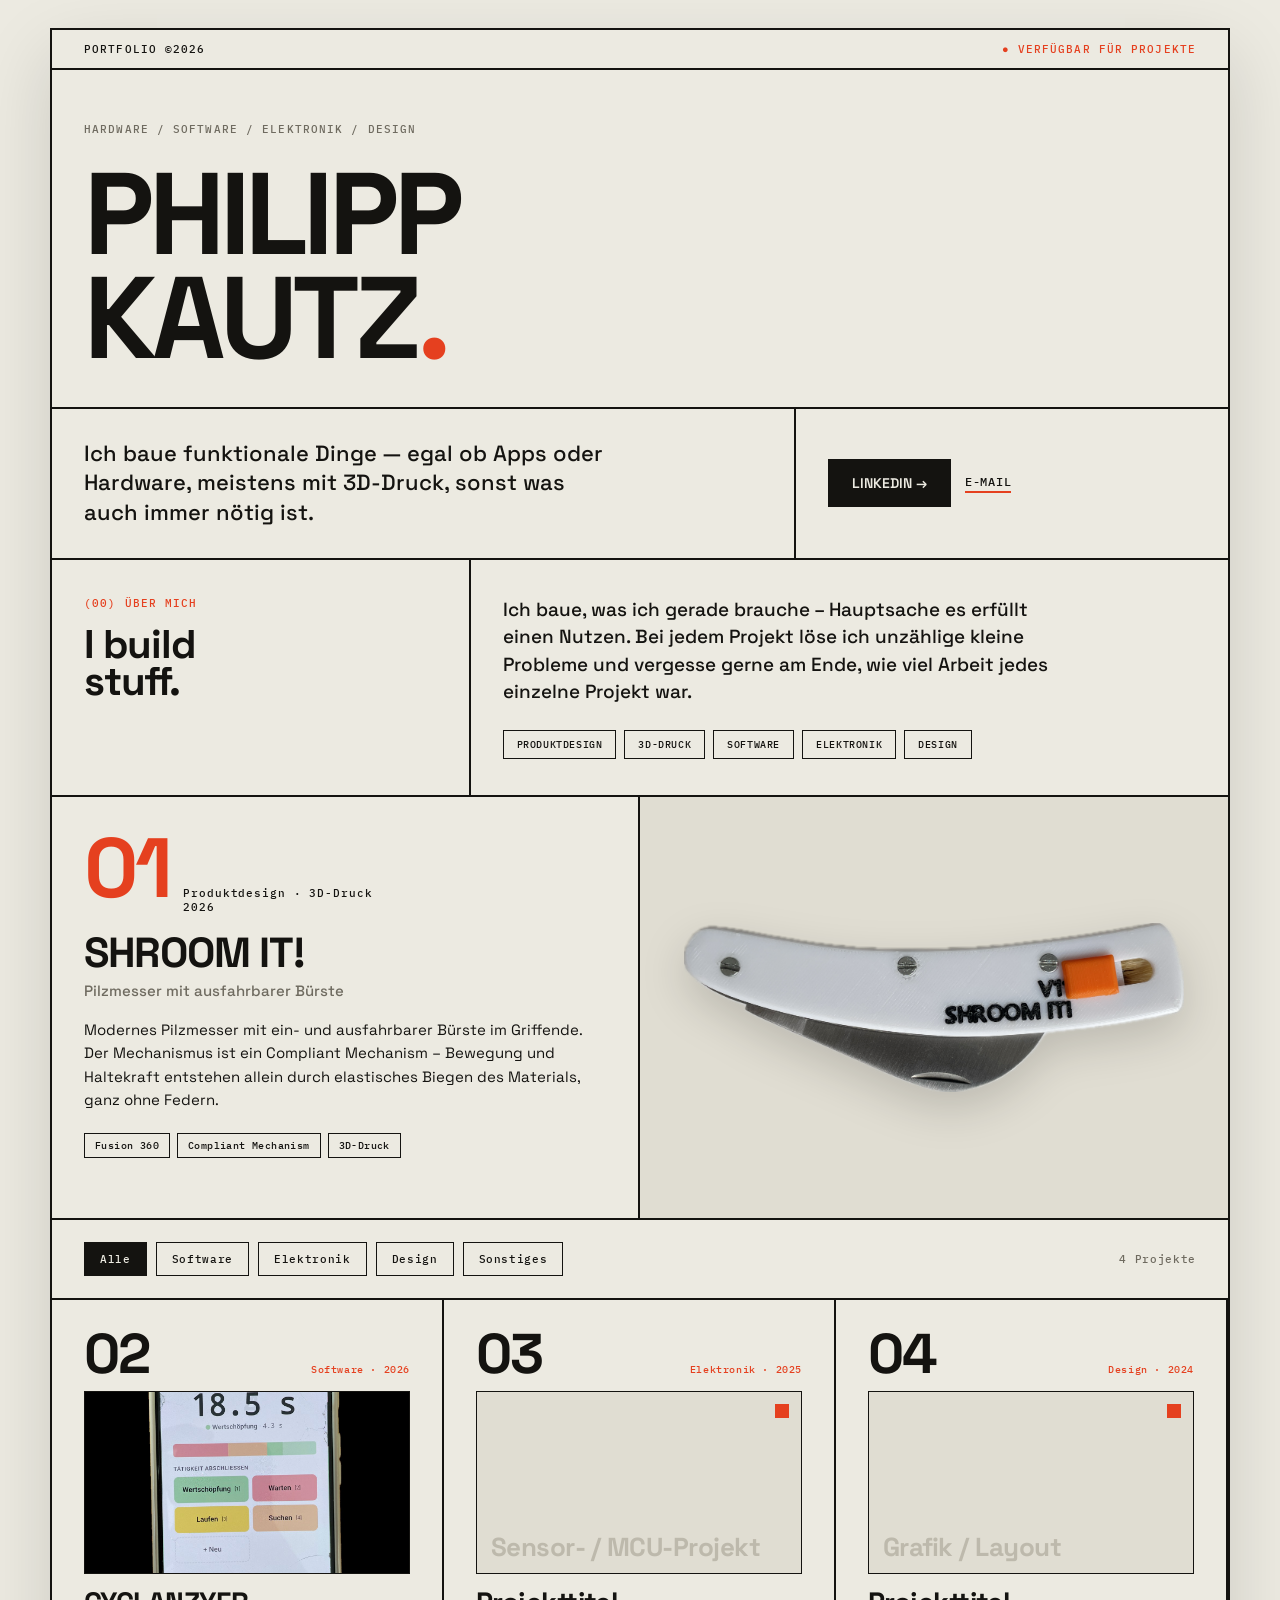
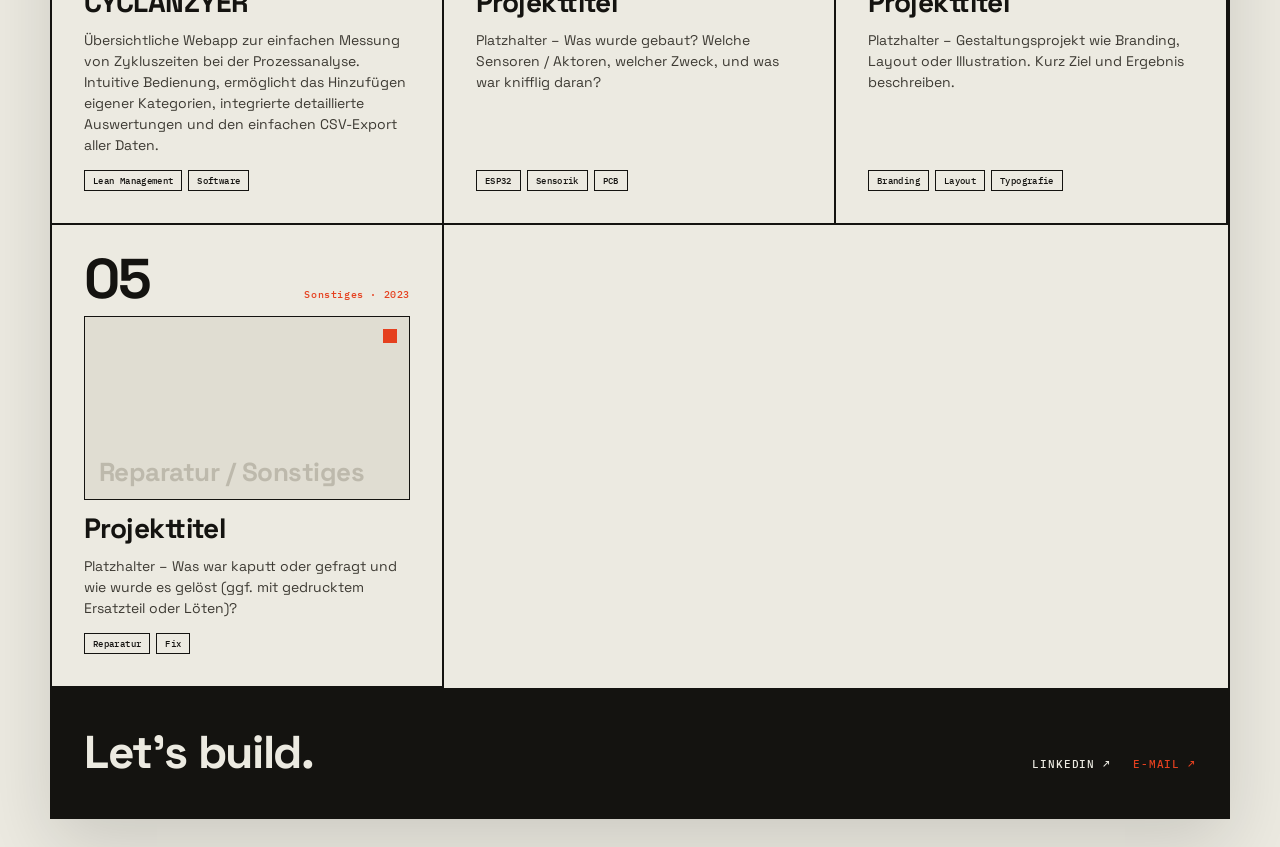
==== commit b0a16ac7: "Featured zeigt nur noch 1. Bild; Projektseiten-Galerie durch Bild-Karussell ersetzt (Pfeile, Punkte," ====
--- a/index.html
+++ b/index.html
@@ -98,8 +98,8 @@
   if(!p){ featuredEl.style.display = "none"; return; }
   const tags = (p.tags||[]).map(t => `<span class="tag">${esc(t)}</span>`).join("");
   const cta = p.link ? `<a class="cta" href="${esc(p.link)}" target="_blank" rel="noopener">${esc(p.linkText||"Ansehen")} →</a>` : "";
-  const img = (p.images && p.images.length)
-    ? p.images.map(src => `<img src="${esc(src)}" alt="${esc(p.title)}">`).join("")
+  const img = p.image
+    ? `<img src="${esc(p.image)}" alt="${esc(p.title)}">`
     : `<span class="plabel">${esc(p.subtitle||p.title)}</span>`;
   featuredEl.innerHTML = `
     <div class="txt">
--- a/style.css
+++ b/style.css
@@ -58,8 +58,8 @@
 .featured .tags{display:flex;flex-wrap:wrap;gap:7px;margin-bottom:22px}
 .featured .tag{font:500 10px var(--mono);letter-spacing:.04em;padding:5px 10px;border:1.5px solid var(--ink)}
 .featured .cta{font:600 13px var(--sans);text-decoration:none;border-bottom:2px solid var(--red);padding-bottom:3px}
-.featured .img{flex:1 1 380px;background:var(--panel);display:flex;align-items:center;justify-content:center;gap:16px;flex-wrap:wrap;padding:44px;min-height:340px}
-.featured .img img{flex:1 1 0;min-width:110px;max-width:100%;max-height:280px;object-fit:contain;filter:drop-shadow(0 16px 22px rgba(0,0,0,.16))}
+.featured .img{flex:1 1 380px;background:var(--panel);display:flex;align-items:center;justify-content:center;padding:44px;min-height:340px}
+.featured .img img{width:100%;max-height:300px;object-fit:contain;filter:drop-shadow(0 16px 22px rgba(0,0,0,.16))}
 .featured .img .plabel{font:700 32px/.95 var(--sans);letter-spacing:-.02em;color:#bdb9ac;text-align:center}
 
 .filterbar{display:flex;gap:9px;flex-wrap:wrap;align-items:center;padding:22px 32px}
@@ -95,8 +95,18 @@
 .detail .desc{font:400 16px/1.65 var(--sans);max-width:760px;margin-bottom:28px;white-space:pre-line}
 .detail .cta{font:600 13px var(--sans);text-decoration:none;border-bottom:2px solid var(--red);padding-bottom:3px}
 
-.gallery{display:grid;grid-template-columns:repeat(auto-fill,minmax(280px,1fr));gap:2px;border-top:2px solid var(--ink)}
-.gallery img{width:100%;height:100%;aspect-ratio:4/3;object-fit:cover;display:block}
+.carousel{position:relative;border-top:2px solid var(--ink);background:var(--panel);outline:none}
+.carousel .cslides{position:relative;height:clamp(300px,55vw,560px)}
+.carousel .cslide{position:absolute;inset:0;width:100%;height:100%;object-fit:contain;opacity:0;transition:opacity .25s ease;pointer-events:none}
+.carousel .cslide.active{opacity:1;pointer-events:auto}
+.carousel .cnav{position:absolute;top:50%;transform:translateY(-50%);width:44px;height:44px;border:1.5px solid var(--ink);background:var(--paper);color:var(--ink);font:600 20px var(--sans);line-height:1;cursor:pointer;display:flex;align-items:center;justify-content:center;transition:background .15s,color .15s}
+.carousel .cnav:hover{background:var(--red);border-color:var(--red);color:var(--paper)}
+.carousel .cprev{left:16px}
+.carousel .cnext{right:16px}
+.carousel .cdots{position:absolute;bottom:14px;left:0;right:0;display:flex;justify-content:center;gap:8px}
+.carousel .cdot{width:8px;height:8px;border-radius:50%;background:var(--ink);opacity:.3;cursor:pointer;border:none;padding:0}
+.carousel .cdot.active{opacity:1;background:var(--red)}
+.carousel .ccount{position:absolute;top:14px;right:16px;font:500 10px var(--mono);letter-spacing:.06em;background:var(--paper);border:1.5px solid var(--ink);padding:4px 8px}
 
 .notice{padding:40px 32px;font:500 13px/1.6 var(--mono);color:var(--dim)}
 .notice code{background:var(--panel);padding:2px 6px}
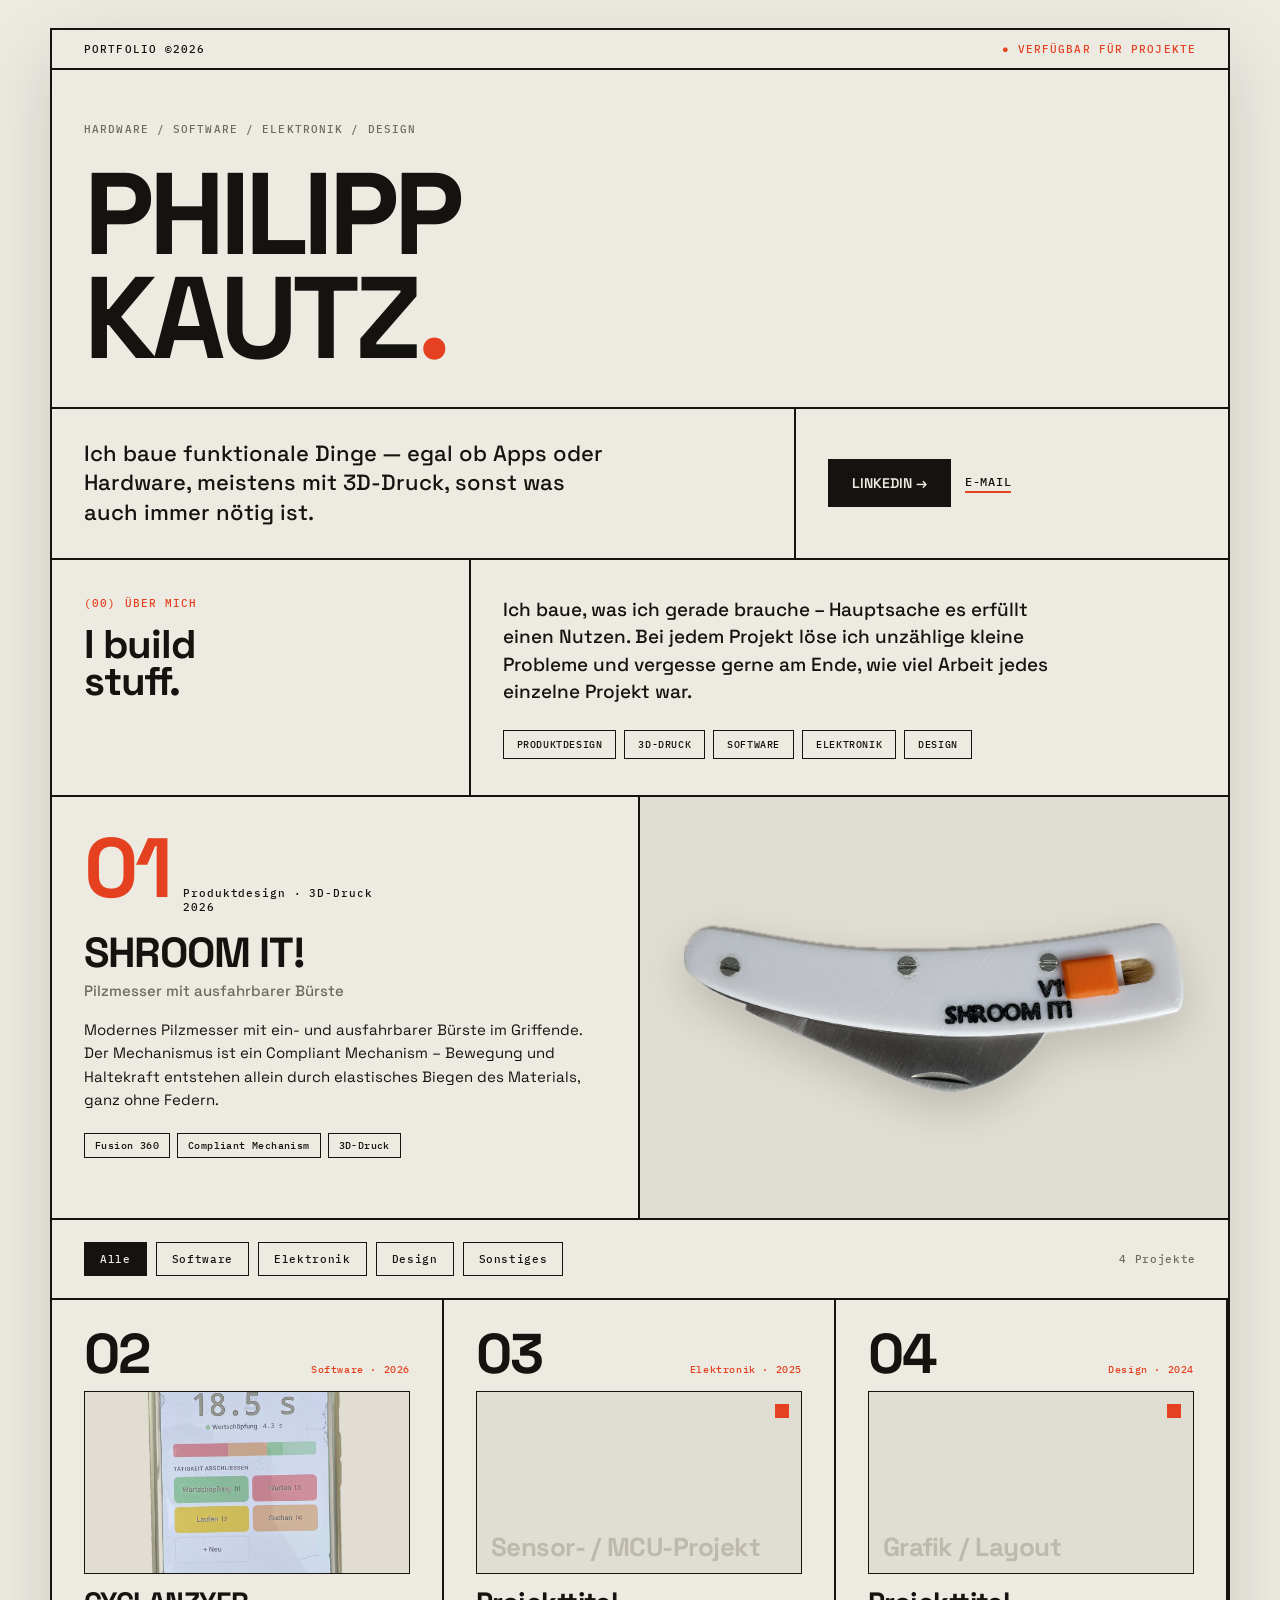
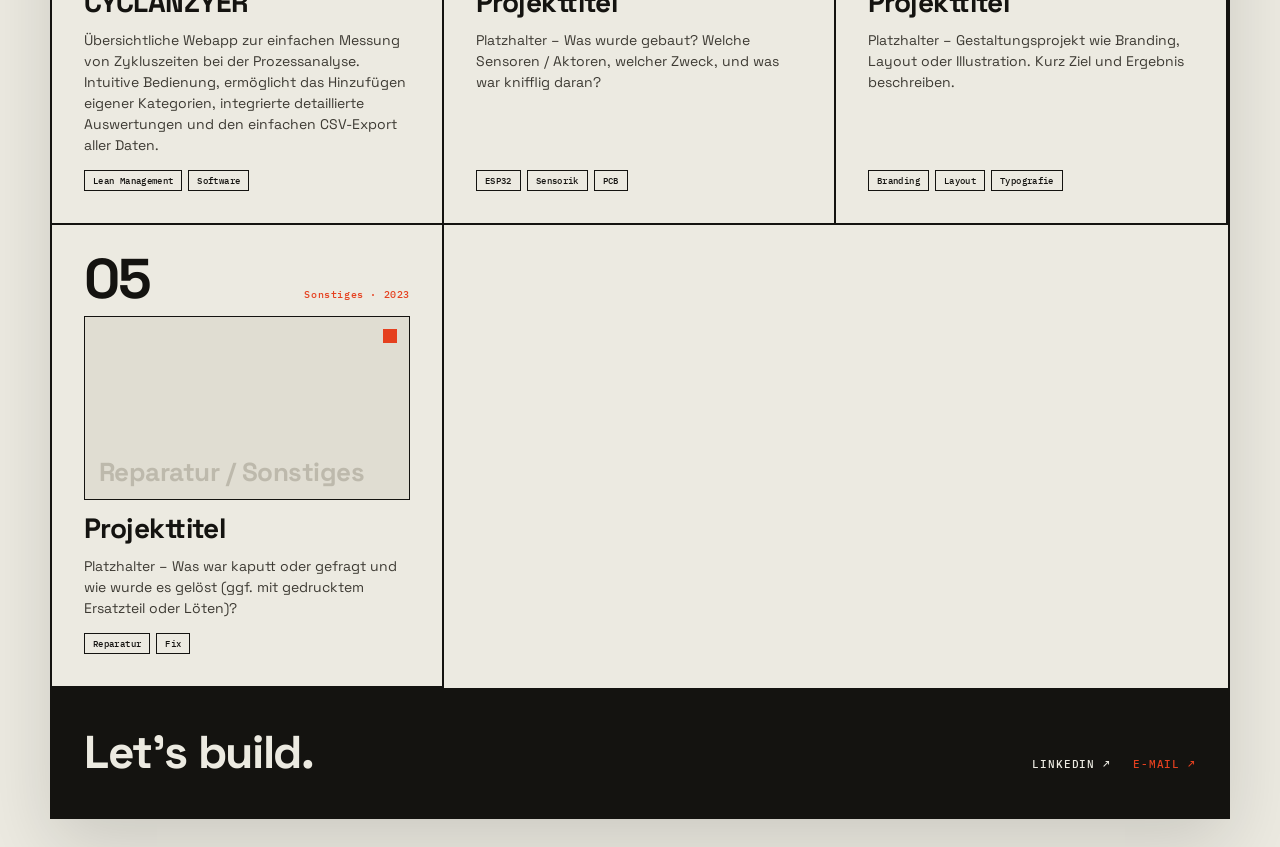
==== commit 1dc0356f: "Featured-Kachel klickbar (verlinkt auf Projektseite); Carousel-Hintergrund auf #e1ddd2; schwarzen Hi" ====
--- a/index.html
+++ b/index.html
@@ -111,6 +111,14 @@
       ${cta}
     </div>
     <div class="img">${img}</div>`;
+
+  // Ganze Kachel klickbar machen (führt zur Projektseite) – aber echte Links
+  // innerhalb der Kachel (z.B. der externe CTA-Link) sollen normal funktionieren.
+  featuredEl.style.cursor = "pointer";
+  featuredEl.onclick = (e) => {
+    if(e.target.closest("a")) return;
+    window.location.href = "projekt.html?p=" + encodeURIComponent(p.folder);
+  };
 }
 
 function currentList(){
--- a/style.css
+++ b/style.css
@@ -95,9 +95,9 @@
 .detail .desc{font:400 16px/1.65 var(--sans);max-width:760px;margin-bottom:28px;white-space:pre-line}
 .detail .cta{font:600 13px var(--sans);text-decoration:none;border-bottom:2px solid var(--red);padding-bottom:3px}
 
-.carousel{position:relative;border-top:2px solid var(--ink);background:var(--panel);outline:none}
-.carousel .cslides{position:relative;height:clamp(300px,55vw,560px)}
-.carousel .cslide{position:absolute;inset:0;width:100%;height:100%;object-fit:contain;opacity:0;transition:opacity .25s ease;pointer-events:none}
+.carousel{position:relative;border-top:2px solid var(--ink);background:#e1ddd2;outline:none}
+.carousel .cslides{position:relative;height:clamp(300px,55vw,560px);background:#e1ddd2}
+.carousel .cslide{position:absolute;inset:0;width:100%;height:100%;object-fit:contain;background:#e1ddd2;opacity:0;transition:opacity .25s ease;pointer-events:none}
 .carousel .cslide.active{opacity:1;pointer-events:auto}
 .carousel .cnav{position:absolute;top:50%;transform:translateY(-50%);width:44px;height:44px;border:1.5px solid var(--ink);background:var(--paper);color:var(--ink);font:600 20px var(--sans);line-height:1;cursor:pointer;display:flex;align-items:center;justify-content:center;transition:background .15s,color .15s}
 .carousel .cnav:hover{background:var(--red);border-color:var(--red);color:var(--paper)}
